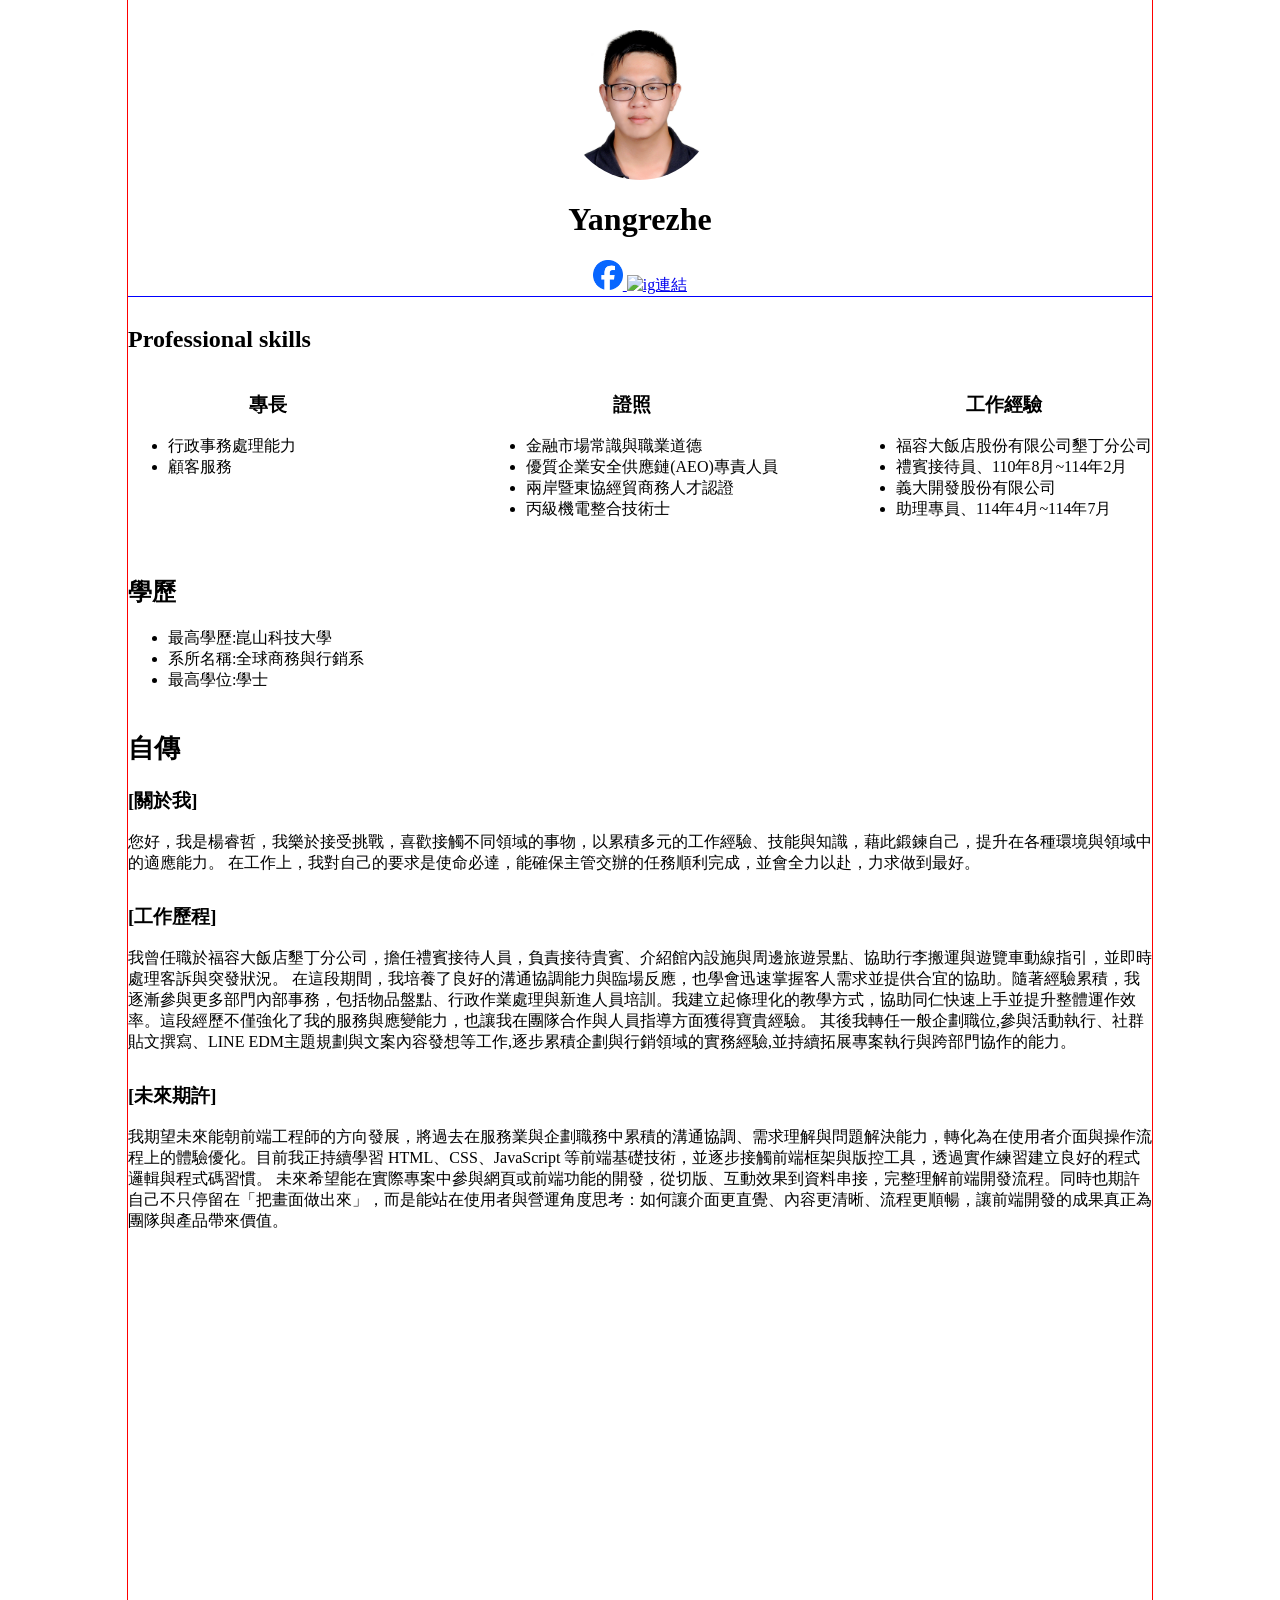
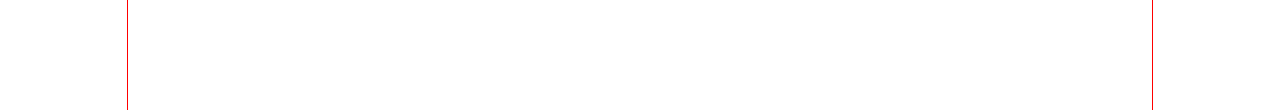
==== index.html @ ddf06560 "fix:2025/12/01 resume homework final finish" ====
<!doctype html>
<html lang="en-US">

<head>
  <meta charset="utf-8" />
  <meta name="viewport" content="width=device-width" />
  <link href="index.css" rel="stylesheet">
  <title>睿哲的履歷 | JoJo's resume</title>
</head>

<body>
  <div class="container">
    <div class="header_info">
      <img class="job_photo" src="photo.jpg" alt="photo.jpg">
      <h1 class="name">Yangrezhe</h1>
      <div class="contact">
        <a href="https://www.facebook.com/yang.rui.zhe.68283/?locale=zh_TW" target="_blank">
          <img src="fb.png" alt="fb連結" class="contact_img">
        </a>
        <a href="https://www.instagram.com/yang_rui_zhe0418/" target="_blank">
          <img src="ig.jpg" alt="ig連結" class="contact_img">
        </a>
      </div>
    </div>

    <div class="professional">
      <h2>Professional skills</h2>
    </div>

    <div class="skills">
      <div class="expertise">
        <h3 class="specialty">專長</h3>
          <ul>
            <li>行政事務處理能力</li>
            <li>顧客服務</li>
          </ul>
      </div>

      <div class="certificate">
        <h3 class="specialty">證照</h3>
          <ul>
            <li>金融市場常識與職業道德</li>
            <li>優質企業安全供應鏈(AEO)專責人員</li>
            <li>兩岸暨東協經貿商務人才認證</li>
            <li>丙級機電整合技術士</li>
          </ul>
      </div>

      <div class="expreice">
        <h3 class="specialty">工作經驗</h3>
          <ul>
            <li>福容大飯店股份有限公司墾丁分公司</li>
            <li>禮賓接待員、110年8月~114年2月</li>
            <li>義大開發股份有限公司</li>
            <li>助理專員、114年4月~114年7月</li>
          </ul>
      </div>
    </div>

    <div class="school">
      <h2 class="educational">學歷</h2>
        <ul>
          <li class="university">最高學歷:崑山科技大學</li>
          <li>系所名稱:全球商務與行銷系</li>
          <li>最高學位:學士</li>
        </ul>
    </div>

    <div class="about">
      <h2 class="autobiography">自傳</h2>
        <h3 class="me">[關於我]</h3>
          <br>
          您好，我是楊睿哲，我樂於接受挑戰，喜歡接觸不同領域的事物，以累積多元的工作經驗、技能與知識，藉此鍛鍊自己，提升在各種環境與領域中的適應能力。
          在工作上，我對自己的要求是使命必達，能確保主管交辦的任務順利完成，並會全力以赴，力求做到最好。
          </br>

        <h3 class="work">[工作歷程]</h3>
          <br>
          我曾任職於福容大飯店墾丁分公司，擔任禮賓接待人員，負責接待貴賓、介紹館內設施與周邊旅遊景點、協助行李搬運與遊覽車動線指引，並即時處理客訴與突發狀況。
          在這段期間，我培養了良好的溝通協調能力與臨場反應，也學會迅速掌握客人需求並提供合宜的協助。隨著經驗累積，我逐漸參與更多部門內部事務，包括物品盤點、行政作業處理與新進人員培訓。我建立起條理化的教學方式，協助同仁快速上手並提升整體運作效率。這段經歷不僅強化了我的服務與應變能力，也讓我在團隊合作與人員指導方面獲得寶貴經驗。
          其後我轉任一般企劃職位,參與活動執行、社群貼文撰寫、LINE EDM主題規劃與文案內容發想等工作,逐步累積企劃與行銷領域的實務經驗,並持續拓展專案執行與跨部門協作的能力。
          </br>

        <h3 class="future">[未來期許]</h3>
          <br>
          我期望未來能朝前端工程師的方向發展，將過去在服務業與企劃職務中累積的溝通協調、需求理解與問題解決能力，轉化為在使用者介面與操作流程上的體驗優化。目前我正持續學習 HTML、CSS、JavaScript 等前端基礎技術，並逐步接觸前端框架與版控工具，透過實作練習建立良好的程式邏輯與程式碼習慣。
          未來希望能在實際專案中參與網頁或前端功能的開發，從切版、互動效果到資料串接，完整理解前端開發流程。同時也期許自己不只停留在「把畫面做出來」，而是能站在使用者與營運角度思考：如何讓介面更直覺、內容更清晰、流程更順暢，讓前端開發的成果真正為團隊與產品帶來價值。
          </br>
    </div>
  </div>

  <!-- <header class="myself">Welcome to Re-Zhe resume</header>
  <div class="photo_container">
    <img class="job-photo" src="photo.jpg" alt="photo.jpg">
  </div>

  <div class="links">
    <a href="https://www.facebook.com/yang.rui.zhe.68283/?locale=zh_TW" target="_blank">
      <img src="fb.png" alt="fb連結">
    </a>
    <a href="https://www.instagram.com/yang_rui_zhe0418/" target="_blank">
      <img src="ig.jpg" alt="ig連結">
    </a>
  </div>

  <div class="wrapper">
    <div class="left">
      <span class="expreice">工作經驗</span>
      <h3 class="expreice1">總年資2~3年</h3>
      <p class="expreice2">福容大飯店股份有限公司墾丁分公司</p>
      <p class="expreice3">禮賓接待員、110年8月~114年2月</p>
      <p class="expreice4">義大開發股份有限公司</p>
      <p class="expreice5">助理專員、114年4月~114年7月</p>

      <div class="school">
        <span class="school1">學歷</span>
        <p class="school2">崑山科技大學,全球商務與行銷系</p>
      </div>

      <span class="certificate">證照</span>
      <p class="certificate1">金融市場常識與職業道德</p>
      <p class="certificate2">兩岸暨東協經貿商務人才認證</p>
      <p class="certificate3">優質企業安全供應鏈(AEO)專責人員</p>
      <p class="certificate4">丙級機電整合技術士</p>

      <span class="expertise">專長</span>
      <p class="expertise1">行政事務處理</p>
      <p class="expertise2">顧客服務</p>

      <span class="language">語言能力</span>
      <p class="language1">英文、台語</p>
    </div>

    <div class="right">

      <h3 class="own1">【關於我】</h3>
      <p class="me">您好，我是楊睿哲，我樂於接受挑戰，喜歡接觸不同領域的事物，以累積多元的工作經驗、技能與知識，藉此鍛鍊自己，提升在各種環境與領域中的適應能力。</p>
      <p class="me1">在工作上，我對自己的要求是使命必達，能確保主管交辦的任務順利完成，並會全力以赴，力求做到最好。</p>

      <h3 class="own2">【工作歷程】</h3>
      <p class="job">
        我曾任職於福容大飯店墾丁分公司，擔任禮賓接待人員，負責接待貴賓、介紹館內設施與周邊旅遊景點、協助行李搬運與遊覽車動線指引，並即時處理客訴與突發狀況。
        在這段期間，我培養了良好的溝通協調能力與臨場反應，也學會迅速掌握客人需求並提供合宜的協助。
      </p>

      <p class="job1">隨著經驗累積，我逐漸參與更多部門內部事務，包括物品盤點、行政作業處理與新進人員培訓。</p>

      <p class="job2">
        我建立起條理化的教學方式，協助同仁快速上手並提升整體運作效率。這段經歷不僅強化了我的服務與應變能力，也讓我在團隊合作與人員指導方面獲得寶貴經驗。
        其後我轉任一般企劃職位,參與活動執行、社群貼文撰寫、LINE EDM主題規劃與文案內容發想等工作,逐步累積企劃與行銷領域的實務經驗,並持續拓展專案執行與跨部門協作的能力。
      </p>

      <h3 class="own3">【未來期許】</h3>

      <p class="future">
      我期望未來能朝前端工程師的方向發展，將過去在服務業與企劃職務中累積的溝通協調、需求理解與問題解決能力，轉化為在使用者介面與操作流程上的體驗優化。目前我正持續學習 HTML、CSS、JavaScript 等前端基礎技術，並逐步接觸前端框架與版控工具，透過實作練習建立良好的程式邏輯與程式碼習慣。
      </p>

      <p class="future">
        未來希望能在實際專案中參與網頁或前端功能的開發，從切版、互動效果到資料串接，完整理解前端開發流程。同時也期許自己不只停留在「把畫面做出來」，而是能站在使用者與營運角度思考：如何讓介面更直覺、內容更清晰、流程更順暢，讓前端開發的成果真正為團隊與產品帶來價值。
      </p>

    </div>
  </div> -->
</body>
</html>
---- index.css ----
body {
  margin: 0;
  padding: 0;
}

.container {
  outline: 1px red solid;
  height: 190vh;
  width: 80vw;
  margin: 0 auto;
}

.header_info {
  outline: 1px blue solid;
  padding-top: 30px;
  display: flex;
  flex-direction: column;
  align-items: center;
}

.job_photo {
  border-radius: 50%;
  width: 150px;
  height: 150px;
  object-fit: cover;
}

.contact_img {
  width: 30px;
  height: 30px;
}

.professional{
  margin-top: 30px;
}

.skills{
display: flex;
justify-content: space-between;
}

.specialty{
  display: flex;
  flex-direction: column;
  align-items: center;
}

.expertise{
  width: 280px;
}

.expreice{
  display: inline-block;
}

.autobiography{
  font-size: 26px;
}

.school{
  margin-top: 40px;
}

.about{
  margin-top: 40px;
}

.me{
margin: 0 auto;
}


.work{
margin: 0 auto;
margin-top: 30px;
}


.future{
margin: 0 auto;
margin-top: 30px;
}
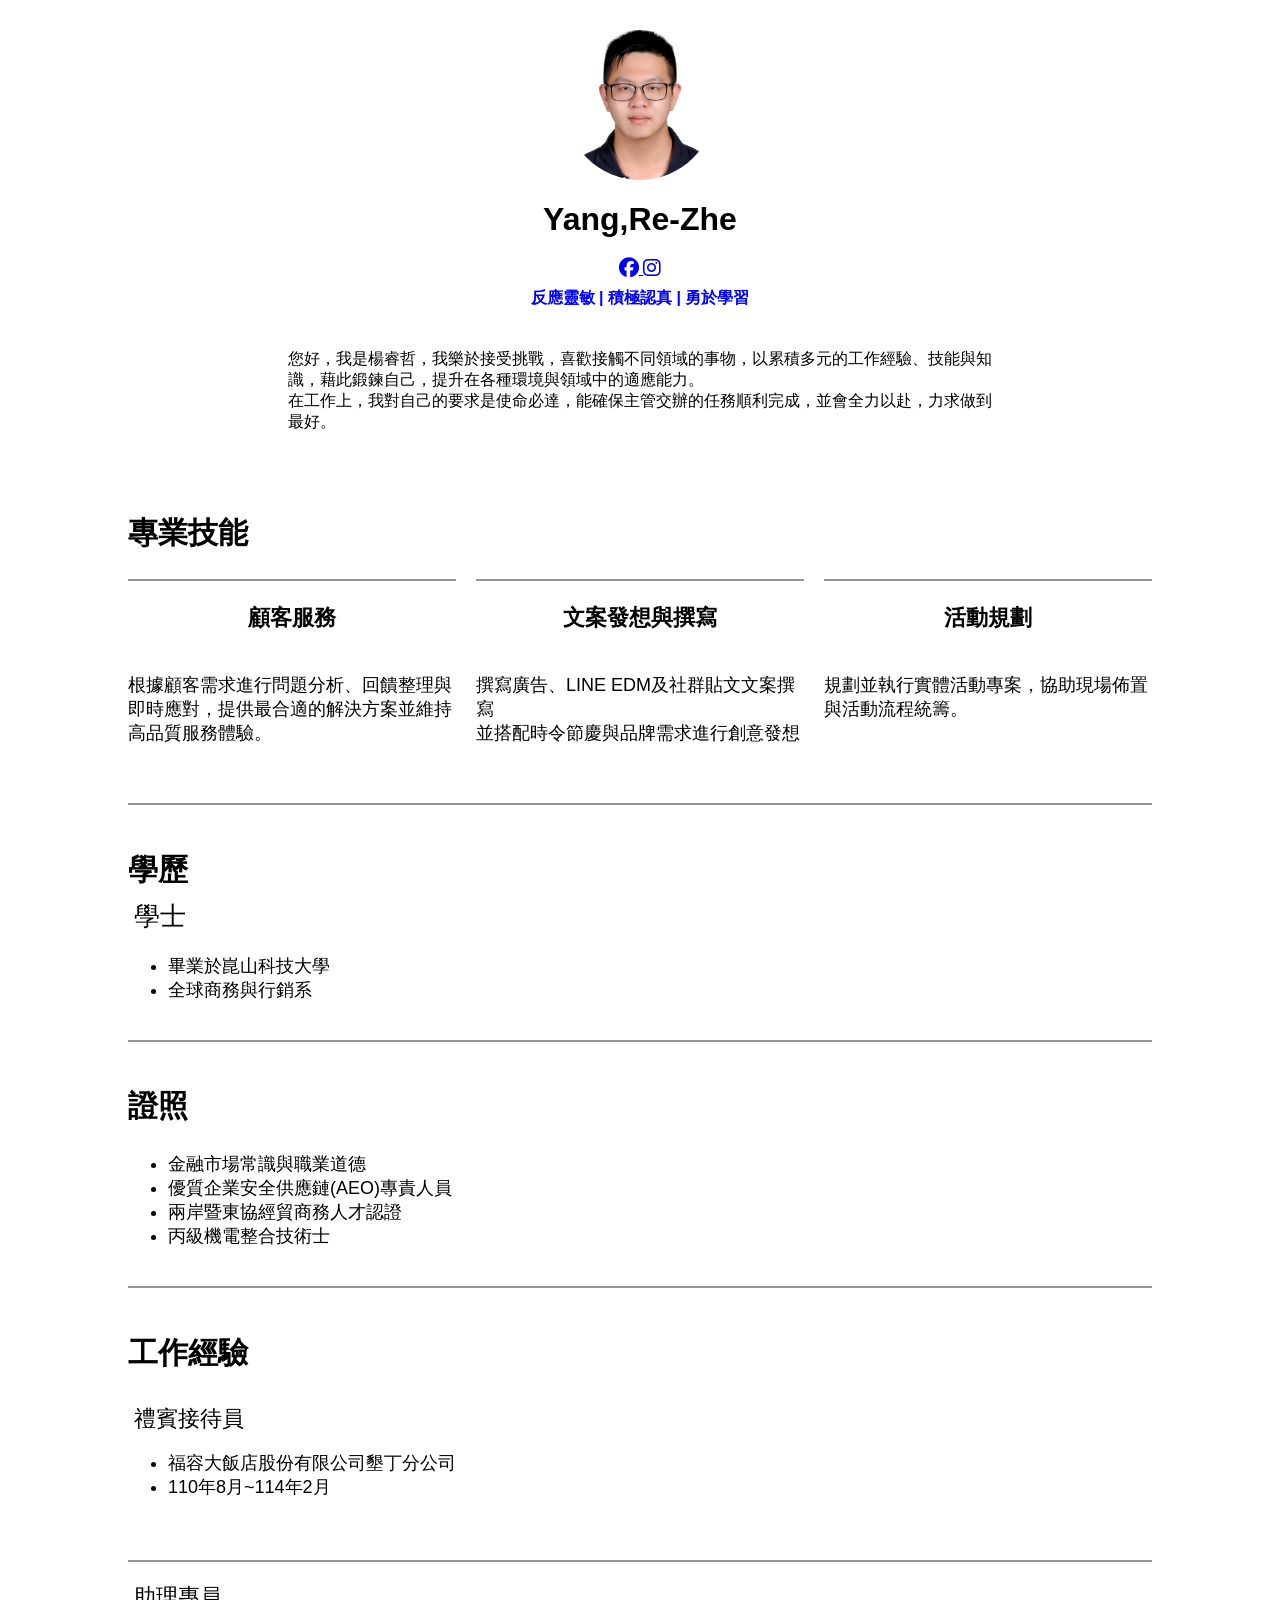
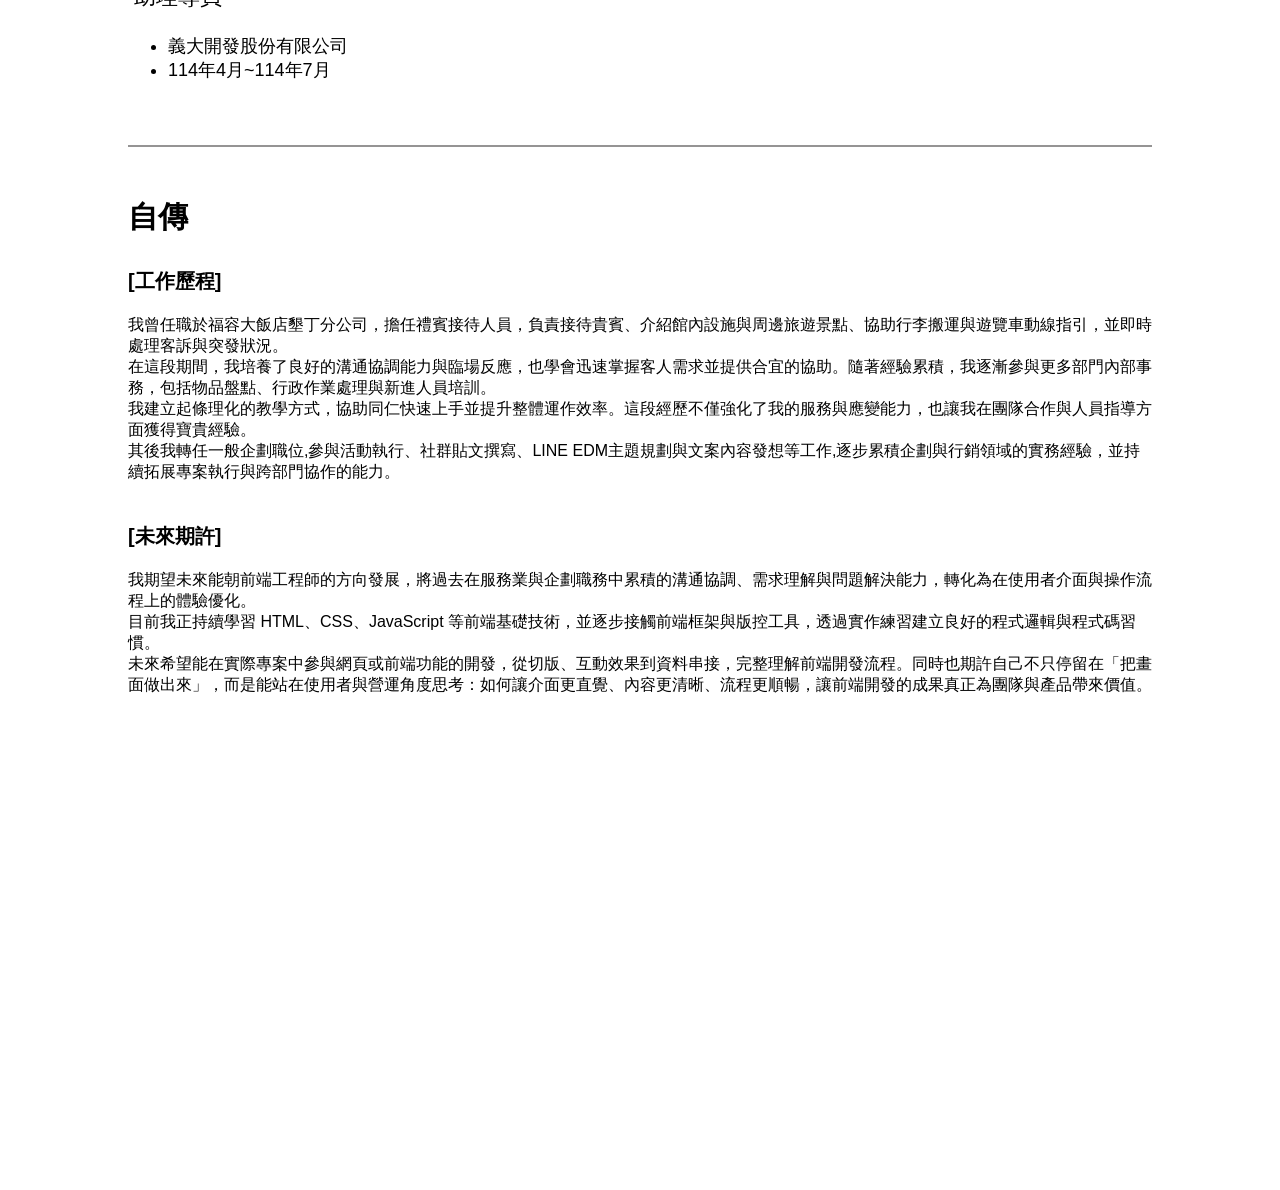
==== commit 9e345ef5: "fix:2025/12/01 change resume homework final finish" ====
--- a/index.html
+++ b/index.html
@@ -5,6 +5,7 @@
   <meta charset="utf-8" />
   <meta name="viewport" content="width=device-width" />
   <link href="index.css" rel="stylesheet">
+  <link rel="stylesheet" href="https://cdnjs.cloudflare.com/ajax/libs/font-awesome/6.5.1/css/all.min.css"/>
   <title>睿哲的履歷 | JoJo's resume</title>
 </head>
 
@@ -12,33 +13,62 @@
   <div class="container">
     <div class="header_info">
       <img class="job_photo" src="photo.jpg" alt="photo.jpg">
-      <h1 class="name">Yangrezhe</h1>
-      <div class="contact">
+      <h1 class="name">Yang,Re-Zhe</h1>
+
+      <div class="soical">
         <a href="https://www.facebook.com/yang.rui.zhe.68283/?locale=zh_TW" target="_blank">
-          <img src="fb.png" alt="fb連結" class="contact_img">
+          <i class="fa-brands fa-facebook fa-lg"></i>
         </a>
         <a href="https://www.instagram.com/yang_rui_zhe0418/" target="_blank">
-          <img src="ig.jpg" alt="ig連結" class="contact_img">
+          <i class="fa-brands fa-instagram fa-lg"></i>
         </a>
+      </div>
+
+      <div class="title">反應靈敏 | 積極認真 | 勇於學習</div>
+
+      <span class="about">
+          您好，我是楊睿哲，我樂於接受挑戰，喜歡接觸不同領域的事物，以累積多元的工作經驗、技能與知識，藉此鍛鍊自己，提升在各種環境與領域中的適應能力。
+          <br>
+          在工作上，我對自己的要求是使命必達，能確保主管交辦的任務順利完成，並會全力以赴，力求做到最好。
+      </span>
+    </div>
+
+    <div class="professional">
+      <h2>專業技能</h2>
+    </div>
+
+    <div class="skills">
+      <div class="serve">
+        <h3 class="customer">顧客服務</h3>
+        <p class="word">根據顧客需求進行問題分析、回饋整理與即時應對，提供最合適的解決方案並維持高品質服務體驗。</p>
+      </div>
+
+      <div class="community">
+        <h3 class="think">文案發想與撰寫</h3>
+          <p class="word">
+            撰寫廣告、LINE EDM及社群貼文文案撰寫
+            <br>並搭配時令節慶與品牌需求進行創意發想
+          </p>
+      </div>
+
+      <div class="plan">
+        <h3 class="event_planning">活動規劃</h3>
+        <p class="word">規劃並執行實體活動專案，協助現場佈置與活動流程統籌。</p>
       </div>
     </div>
 
-    <div class="professional">
-      <h2>Professional skills</h2>
+    <div class="school">
+      <h2 class="student">學歷</h2>
+      <div class="level">學士</div>
+        <ul class="character">
+          <li>畢業於崑山科技大學</li>
+          <li>全球商務與行銷系</li>
+        </ul>
     </div>
 
-    <div class="skills">
-      <div class="expertise">
-        <h3 class="specialty">專長</h3>
-          <ul>
-            <li>行政事務處理能力</li>
-            <li>顧客服務</li>
-          </ul>
-      </div>
-
-      <div class="certificate">
-        <h3 class="specialty">證照</h3>
-          <ul>
+    <div class="certificate">
+        <h2 class="student">證照</h2>
+          <ul class="character">
             <li>金融市場常識與職業道德</li>
             <li>優質企業安全供應鏈(AEO)專責人員</li>
             <li>兩岸暨東協經貿商務人才認證</li>
@@ -46,46 +76,38 @@
           </ul>
       </div>
 
-      <div class="expreice">
-        <h3 class="specialty">工作經驗</h3>
-          <ul>
-            <li>福容大飯店股份有限公司墾丁分公司</li>
-            <li>禮賓接待員、110年8月~114年2月</li>
-            <li>義大開發股份有限公司</li>
-            <li>助理專員、114年4月~114年7月</li>
-          </ul>
+      <div class="experience">
+        <h2 class="student">工作經驗</h2>
+          <div class="character">
+            <p class="work">禮賓接待員</p>
+            <ul class="time">
+              <li>福容大飯店股份有限公司墾丁分公司</li>
+              <li>110年8月~114年2月</li>
+            </ul>
+            <br>
+            <p class="job">助理專員</p>
+            <ul class="time">
+              <li>義大開發股份有限公司</li>
+              <li>114年4月~114年7月</li>
+            </ul>
+          </div>
       </div>
-    </div>
 
-    <div class="school">
-      <h2 class="educational">學歷</h2>
-        <ul>
-          <li class="university">最高學歷:崑山科技大學</li>
-          <li>系所名稱:全球商務與行銷系</li>
-          <li>最高學位:學士</li>
-        </ul>
-    </div>
+    <div class="own">
+      <h2 class="autobiography">自傳</h2>
 
-    <div class="about">
-      <h2 class="autobiography">自傳</h2>
-        <h3 class="me">[關於我]</h3>
-          <br>
-          您好，我是楊睿哲，我樂於接受挑戰，喜歡接觸不同領域的事物，以累積多元的工作經驗、技能與知識，藉此鍛鍊自己，提升在各種環境與領域中的適應能力。
-          在工作上，我對自己的要求是使命必達，能確保主管交辦的任務順利完成，並會全力以赴，力求做到最好。
-          </br>
-
-        <h3 class="work">[工作歷程]</h3>
-          <br>
+        <h3 class="list">[工作歷程]</h3>
+        <p class="numeric">
           我曾任職於福容大飯店墾丁分公司，擔任禮賓接待人員，負責接待貴賓、介紹館內設施與周邊旅遊景點、協助行李搬運與遊覽車動線指引，並即時處理客訴與突發狀況。
-          在這段期間，我培養了良好的溝通協調能力與臨場反應，也學會迅速掌握客人需求並提供合宜的協助。隨著經驗累積，我逐漸參與更多部門內部事務，包括物品盤點、行政作業處理與新進人員培訓。我建立起條理化的教學方式，協助同仁快速上手並提升整體運作效率。這段經歷不僅強化了我的服務與應變能力，也讓我在團隊合作與人員指導方面獲得寶貴經驗。
-          其後我轉任一般企劃職位,參與活動執行、社群貼文撰寫、LINE EDM主題規劃與文案內容發想等工作,逐步累積企劃與行銷領域的實務經驗,並持續拓展專案執行與跨部門協作的能力。
-          </br>
+          <br>在這段期間，我培養了良好的溝通協調能力與臨場反應，也學會迅速掌握客人需求並提供合宜的協助。隨著經驗累積，我逐漸參與更多部門內部事務，包括物品盤點、行政作業處理與新進人員培訓。<br>我建立起條理化的教學方式，協助同仁快速上手並提升整體運作效率。這段經歷不僅強化了我的服務與應變能力，也讓我在團隊合作與人員指導方面獲得寶貴經驗。<br>
+          其後我轉任一般企劃職位,參與活動執行、社群貼文撰寫、LINE EDM主題規劃與文案內容發想等工作,逐步累積企劃與行銷領域的實務經驗，並持續拓展專案執行與跨部門協作的能力。
+        </p>
 
         <h3 class="future">[未來期許]</h3>
-          <br>
-          我期望未來能朝前端工程師的方向發展，將過去在服務業與企劃職務中累積的溝通協調、需求理解與問題解決能力，轉化為在使用者介面與操作流程上的體驗優化。目前我正持續學習 HTML、CSS、JavaScript 等前端基礎技術，並逐步接觸前端框架與版控工具，透過實作練習建立良好的程式邏輯與程式碼習慣。
-          未來希望能在實際專案中參與網頁或前端功能的開發，從切版、互動效果到資料串接，完整理解前端開發流程。同時也期許自己不只停留在「把畫面做出來」，而是能站在使用者與營運角度思考：如何讓介面更直覺、內容更清晰、流程更順暢，讓前端開發的成果真正為團隊與產品帶來價值。
-          </br>
+          <p class="numeric">
+          我期望未來能朝前端工程師的方向發展，將過去在服務業與企劃職務中累積的溝通協調、需求理解與問題解決能力，轉化為在使用者介面與操作流程上的體驗優化。<br>目前我正持續學習 HTML、CSS、JavaScript 等前端基礎技術，並逐步接觸前端框架與版控工具，透過實作練習建立良好的程式邏輯與程式碼習慣。
+          <br>未來希望能在實際專案中參與網頁或前端功能的開發，從切版、互動效果到資料串接，完整理解前端開發流程。同時也期許自己不只停留在「把畫面做出來」，而是能站在使用者與營運角度思考：如何讓介面更直覺、內容更清晰、流程更順暢，讓前端開發的成果真正為團隊與產品帶來價值。
+          </p>
     </div>
   </div>
 
--- a/index.css
+++ b/index.css
@@ -1,17 +1,18 @@
+html,
 body {
   margin: 0;
   padding: 0;
+  font-family: "Lato", "Noto Sans TC", sans-serif;
+    min-height: 310vh;
 }
 
 .container {
-  outline: 1px red solid;
   height: 190vh;
   width: 80vw;
   margin: 0 auto;
 }
 
 .header_info {
-  outline: 1px blue solid;
   padding-top: 30px;
   display: flex;
   flex-direction: column;
@@ -30,53 +31,145 @@
   height: 30px;
 }
 
+.title{
+  padding-top: 10px;
+  font-weight: bold;
+  color: blue;
+}
+
+.about{
+  margin-top: 40px;
+  margin-left: 160px;
+  margin-right: 160px;
+}
+
 .professional{
-  margin-top: 30px;
+  margin-top: 80px;
+  font-size: 20px;
 }
 
 .skills{
-display: flex;
-justify-content: space-between;
+  display: flex;
+  justify-content: space-evenly;
+  margin-top: 10px;
 }
 
-.specialty{
-  display: flex;
+.serve{
+  display: flex ;
+  flex: 1;
   flex-direction: column;
   align-items: center;
+  margin-right: 20px;
+  border-top: 2px solid rgb(149, 148, 148);
 }
 
-.expertise{
-  width: 280px;
+.community{
+  display: flex ;
+  flex: 1;
+  flex-direction: column;
+  align-items: center;
+  border-top: 2px solid rgb(149, 148, 148);
 }
 
-.expreice{
-  display: inline-block;
+.plan{
+  display: flex ;
+  flex: 1;
+  flex-direction: column;
+  align-items: center;
+  margin-left: 20px;
+  border-top: 2px solid rgb(149, 148, 148);
 }
 
-.autobiography{
-  font-size: 26px;
+.customer{
+  font-size: 22px;
+}
+
+.think{
+  font-size: 22px;
+}
+
+.event_planning{
+  font-size: 22px;
+}
+
+.school{
+  padding-bottom: 20px;
+  border-top: 2px solid rgb(149, 148, 148);
+}
+
+.certificate{
+  padding-bottom: 20px;
+  border-top: 2px solid rgb(149, 148, 148);
+}
+
+.experience{
+  padding-bottom: 20px;
+  border-top: 2px solid rgb(149, 148, 148);
+}
+
+.word{
+  font-size: 18px;
 }
 
 .school{
   margin-top: 40px;
 }
 
-.about{
-  margin-top: 40px;
+.student{
+  font-size: 30px;
+  padding-top: 20px;
 }
 
-.me{
-margin: 0 auto;
+.character{
+  font-size: 18px;
 }
 
+.level{
+  font-size: 26px;
+  padding-bottom: 20px;
+  line-height: 0px;
+  padding-left: 6px;
+}
 
 .work{
-margin: 0 auto;
-margin-top: 30px;
+  line-height: 0px;
+  padding-left: 6px;
+  padding-top: 20px;
+  padding-bottom: 10px;
+  font-size: 22px;
+}
+
+.job{
+  padding-top: 20px;
+  padding-left: 6px;
+  font-size: 22px;
+  border-top: 2px solid rgb(149, 148, 148);
+}
+
+.time{
+  font-size: 18px;
+}
+
+.autobiography{
+  padding-top: 50px;
+  font-size: 30px;
+  border-top: 2px solid rgb(149, 148, 148);
+}
+
+.list{
+  margin-top: 30px;
+  font-size: 20px;
+  margin-bottom: 20px;
 }
 
 
 .future{
-margin: 0 auto;
-margin-top: 30px;
+  margin-top: 40px;
+  font-size: 20px;
+  margin-bottom: 20px;
+}
+
+.numeric{
+  padding-top: 0px;
+  margin-top: 0px;
 }
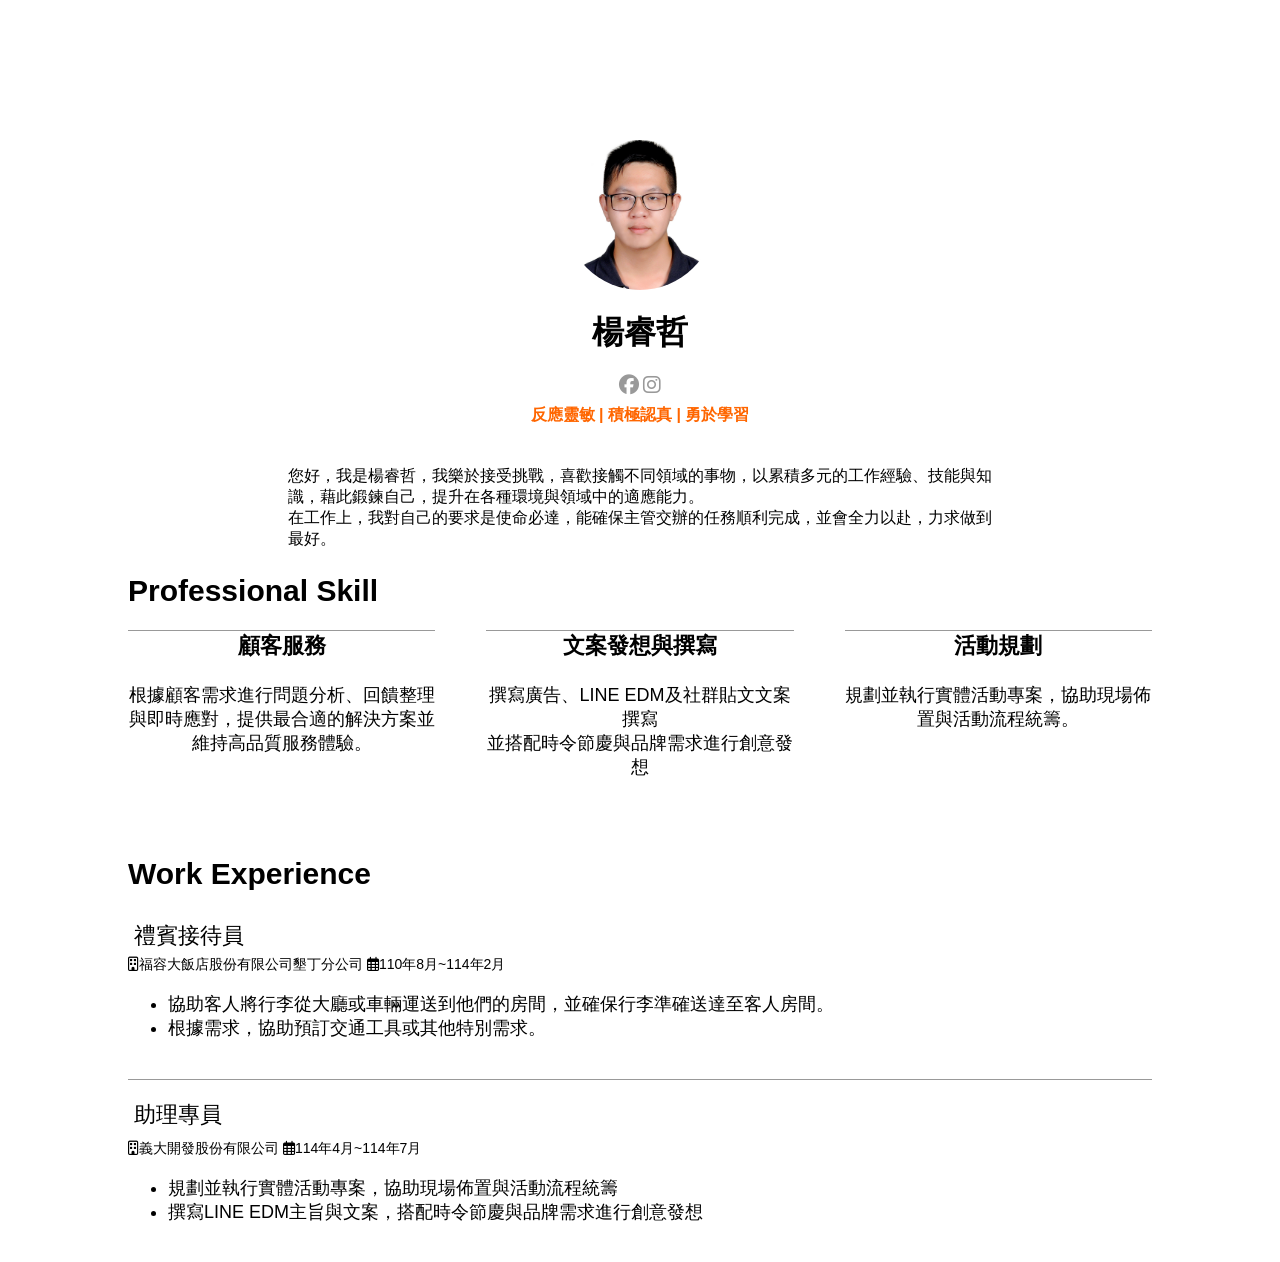
==== commit d5ca1351: "fix:resume fault" ====
--- a/index.html
+++ b/index.html
@@ -13,9 +13,9 @@
   <div class="container">
     <div class="header_info">
       <img class="job_photo" src="photo.jpg" alt="photo.jpg">
-      <h1 class="name">Yang,Re-Zhe</h1>
+      <h1 class="name">楊睿哲</h1>
 
-      <div class="soical">
+      <div class="social">
         <a href="https://www.facebook.com/yang.rui.zhe.68283/?locale=zh_TW" target="_blank">
           <i class="fa-brands fa-facebook fa-lg"></i>
         </a>
@@ -34,80 +34,52 @@
     </div>
 
     <div class="professional">
-      <h2>專業技能</h2>
-    </div>
+      <h2 class="skill">Professional Skill</h2>
+      <div class="skills">
+        <div class="pro">
+            <h3 class="customer">顧客服務</h3>
+            <p class="word">根據顧客需求進行問題分析、回饋整理與即時應對，提供最合適的解決方案並維持高品質服務體驗。</p>
+        </div>
 
-    <div class="skills">
-      <div class="serve">
-        <h3 class="customer">顧客服務</h3>
-        <p class="word">根據顧客需求進行問題分析、回饋整理與即時應對，提供最合適的解決方案並維持高品質服務體驗。</p>
-      </div>
-
-      <div class="community">
-        <h3 class="think">文案發想與撰寫</h3>
-          <p class="word">
+        <div class="pro">
+          <h3 class="think">文案發想與撰寫</h3>
+            <p class="word">
             撰寫廣告、LINE EDM及社群貼文文案撰寫
             <br>並搭配時令節慶與品牌需求進行創意發想
-          </p>
-      </div>
+            </p>
+        </div>
 
-      <div class="plan">
-        <h3 class="event_planning">活動規劃</h3>
-        <p class="word">規劃並執行實體活動專案，協助現場佈置與活動流程統籌。</p>
+        <div class="pro">
+          <h3 class="event_planning">活動規劃</h3>
+          <p class="word">規劃並執行實體活動專案，協助現場佈置與活動流程統籌。</p>
+        </div>
       </div>
     </div>
 
-    <div class="school">
-      <h2 class="student">學歷</h2>
-      <div class="level">學士</div>
-        <ul class="character">
-          <li>畢業於崑山科技大學</li>
-          <li>全球商務與行銷系</li>
-        </ul>
-    </div>
-
-    <div class="certificate">
-        <h2 class="student">證照</h2>
-          <ul class="character">
-            <li>金融市場常識與職業道德</li>
-            <li>優質企業安全供應鏈(AEO)專責人員</li>
-            <li>兩岸暨東協經貿商務人才認證</li>
-            <li>丙級機電整合技術士</li>
-          </ul>
-      </div>
-
       <div class="experience">
-        <h2 class="student">工作經驗</h2>
+        <h2 class="student">Work Experience</h2>
           <div class="character">
-            <p class="work">禮賓接待員</p>
+            <div class="work">禮賓接待員</div>
+            <div class="life">
+              <span class="company"><i class="fa-regular fa-building"></i>福容大飯店股份有限公司墾丁分公司</span>
+              <span class="duration"><i class="fa-regular fa-calendar-days"></i>110年8月~114年2月</span>
+            </div>
             <ul class="time">
-              <li>福容大飯店股份有限公司墾丁分公司</li>
-              <li>110年8月~114年2月</li>
+              <li>協助客人將行李從大廳或車輛運送到他們的房間，並確保行李準確送達至客人房間。</li>
+              <li>根據需求，協助預訂交通工具或其他特別需求。</li>
             </ul>
             <br>
-            <p class="job">助理專員</p>
+            <div class="job">助理專員</div>
+            <div class="life">
+              <span class="company"><i class="fa-regular fa-building"></i>義大開發股份有限公司</span>
+              <span class="duration"><i class="fa-regular fa-calendar-days"></i>114年4月~114年7月</span>
+            </div>
             <ul class="time">
-              <li>義大開發股份有限公司</li>
-              <li>114年4月~114年7月</li>
+              <li>規劃並執行實體活動專案，協助現場佈置與活動流程統籌</li>
+              <li>撰寫LINE EDM主旨與文案，搭配時令節慶與品牌需求進行創意發想</li>
             </ul>
           </div>
       </div>
-
-    <div class="own">
-      <h2 class="autobiography">自傳</h2>
-
-        <h3 class="list">[工作歷程]</h3>
-        <p class="numeric">
-          我曾任職於福容大飯店墾丁分公司，擔任禮賓接待人員，負責接待貴賓、介紹館內設施與周邊旅遊景點、協助行李搬運與遊覽車動線指引，並即時處理客訴與突發狀況。
-          <br>在這段期間，我培養了良好的溝通協調能力與臨場反應，也學會迅速掌握客人需求並提供合宜的協助。隨著經驗累積，我逐漸參與更多部門內部事務，包括物品盤點、行政作業處理與新進人員培訓。<br>我建立起條理化的教學方式，協助同仁快速上手並提升整體運作效率。這段經歷不僅強化了我的服務與應變能力，也讓我在團隊合作與人員指導方面獲得寶貴經驗。<br>
-          其後我轉任一般企劃職位,參與活動執行、社群貼文撰寫、LINE EDM主題規劃與文案內容發想等工作,逐步累積企劃與行銷領域的實務經驗，並持續拓展專案執行與跨部門協作的能力。
-        </p>
-
-        <h3 class="future">[未來期許]</h3>
-          <p class="numeric">
-          我期望未來能朝前端工程師的方向發展，將過去在服務業與企劃職務中累積的溝通協調、需求理解與問題解決能力，轉化為在使用者介面與操作流程上的體驗優化。<br>目前我正持續學習 HTML、CSS、JavaScript 等前端基礎技術，並逐步接觸前端框架與版控工具，透過實作練習建立良好的程式邏輯與程式碼習慣。
-          <br>未來希望能在實際專案中參與網頁或前端功能的開發，從切版、互動效果到資料串接，完整理解前端開發流程。同時也期許自己不只停留在「把畫面做出來」，而是能站在使用者與營運角度思考：如何讓介面更直覺、內容更清晰、流程更順暢，讓前端開發的成果真正為團隊與產品帶來價值。
-          </p>
     </div>
   </div>
 
--- a/index.css
+++ b/index.css
@@ -3,17 +3,24 @@
   margin: 0;
   padding: 0;
   font-family: "Lato", "Noto Sans TC", sans-serif;
-    min-height: 310vh;
 }
 
 .container {
-  height: 190vh;
   width: 80vw;
   margin: 0 auto;
 }
 
+.social a{
+  text-decoration: none;
+  color: #999999;
+}
+
+.social a:hover{
+  color: #ff6600;
+}
+
 .header_info {
-  padding-top: 30px;
+  margin-top: 140px;
   display: flex;
   flex-direction: column;
   align-items: center;
@@ -34,7 +41,7 @@
 .title{
   padding-top: 10px;
   font-weight: bold;
-  color: blue;
+  color: #ff6600;
 }
 
 .about{
@@ -43,76 +50,37 @@
   margin-right: 160px;
 }
 
-.professional{
-  margin-top: 80px;
-  font-size: 20px;
+.skill{
+  margin-top: 24px;
+  margin-bottom: 0px;
+  font-size: 30px;
 }
 
 .skills{
   display: flex;
-  justify-content: space-evenly;
-  margin-top: 10px;
+  justify-content: space-between;
 }
 
-.serve{
-  display: flex ;
-  flex: 1;
-  flex-direction: column;
-  align-items: center;
-  margin-right: 20px;
-  border-top: 2px solid rgb(149, 148, 148);
+.pro{
+  width: 30%;
+  text-align: center;
 }
 
-.community{
-  display: flex ;
-  flex: 1;
-  flex-direction: column;
-  align-items: center;
-  border-top: 2px solid rgb(149, 148, 148);
+.customer,
+.think,
+.event_planning{
+  font-size: 22px;
+  border-top: 1px solid #999999;
 }
 
-.plan{
-  display: flex ;
-  flex: 1;
-  flex-direction: column;
-  align-items: center;
-  margin-left: 20px;
-  border-top: 2px solid rgb(149, 148, 148);
-}
-
-.customer{
-  font-size: 22px;
-}
-
-.think{
-  font-size: 22px;
-}
-
-.event_planning{
-  font-size: 22px;
-}
-
-.school{
-  padding-bottom: 20px;
-  border-top: 2px solid rgb(149, 148, 148);
-}
-
-.certificate{
-  padding-bottom: 20px;
-  border-top: 2px solid rgb(149, 148, 148);
-}
-
+.certificate,
 .experience{
   padding-bottom: 20px;
-  border-top: 2px solid rgb(149, 148, 148);
+  margin-top: 40px;
 }
 
 .word{
   font-size: 18px;
-}
-
-.school{
-  margin-top: 40px;
 }
 
 .student{
@@ -122,13 +90,6 @@
 
 .character{
   font-size: 18px;
-}
-
-.level{
-  font-size: 26px;
-  padding-bottom: 20px;
-  line-height: 0px;
-  padding-left: 6px;
 }
 
 .work{
@@ -143,33 +104,19 @@
   padding-top: 20px;
   padding-left: 6px;
   font-size: 22px;
-  border-top: 2px solid rgb(149, 148, 148);
+  border-top: 1px solid #999999;
 }
 
 .time{
   font-size: 18px;
 }
 
-.autobiography{
-  padding-top: 50px;
-  font-size: 30px;
-  border-top: 2px solid rgb(149, 148, 148);
+.life{
+  margin-top: 10px;
+font-size: 14px;
 }
 
-.list{
-  margin-top: 30px;
-  font-size: 20px;
-  margin-bottom: 20px;
+.life i{
+  text-decoration: none;
+  font-size: 14px;
 }
-
-
-.future{
-  margin-top: 40px;
-  font-size: 20px;
-  margin-bottom: 20px;
-}
-
-.numeric{
-  padding-top: 0px;
-  margin-top: 0px;
-}
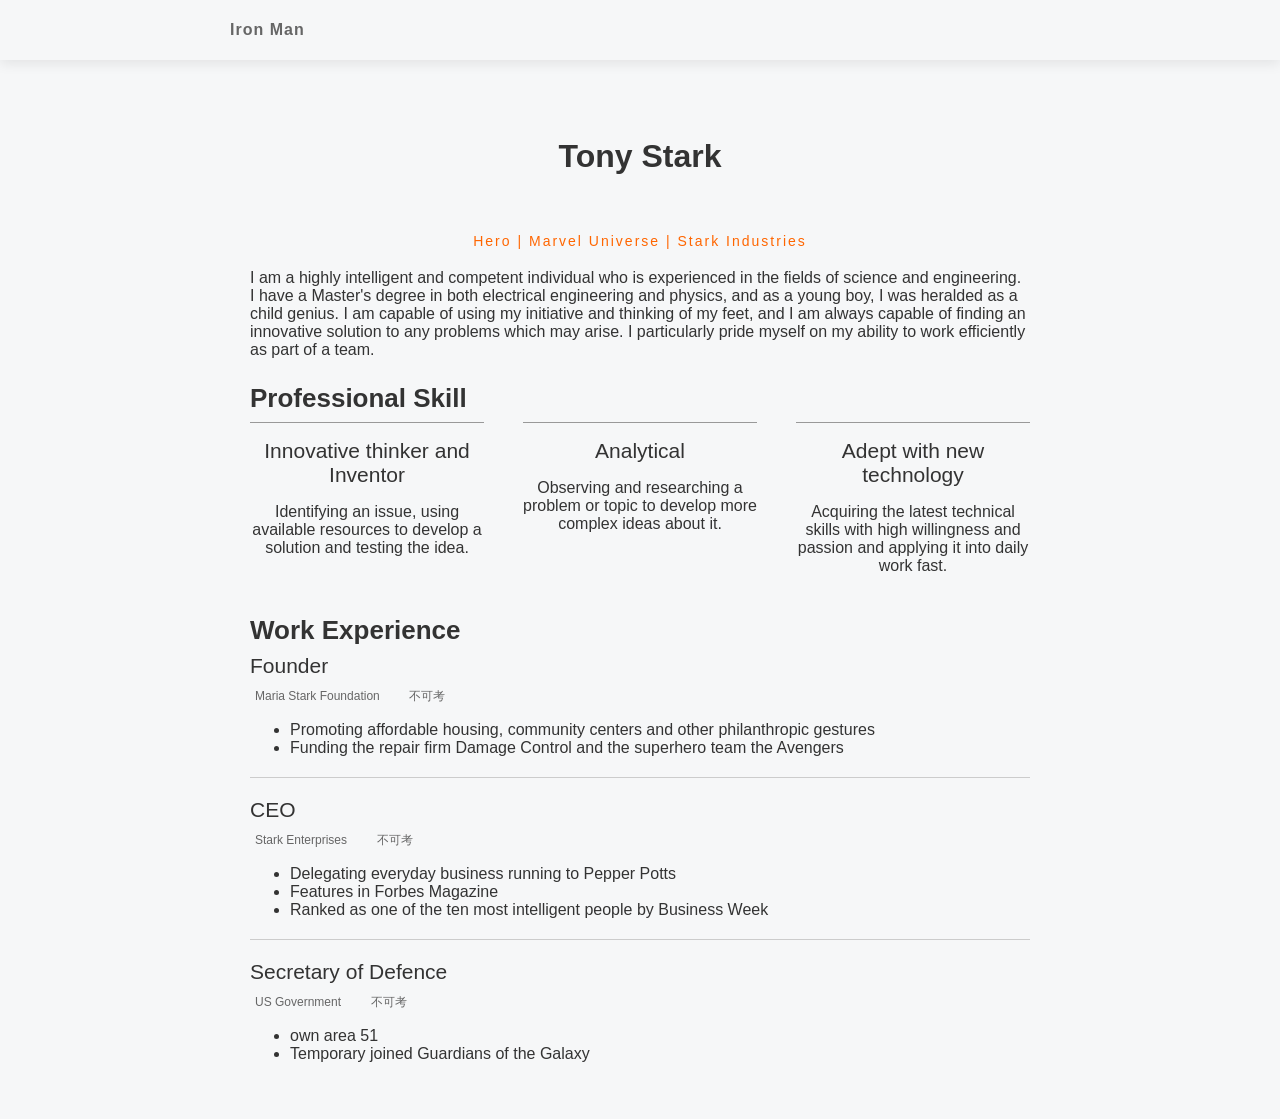
==== commit 32599e57: "resume 20260131" ====
--- a/index.html
+++ b/index.html
@@ -5,156 +5,107 @@
   <meta charset="utf-8" />
   <meta name="viewport" content="width=device-width" />
   <link href="index.css" rel="stylesheet">
-  <link rel="stylesheet" href="https://cdnjs.cloudflare.com/ajax/libs/font-awesome/6.5.1/css/all.min.css"/>
   <title>睿哲的履歷 | JoJo's resume</title>
 </head>
 
 <body>
-  <div class="container">
-    <div class="header_info">
-      <img class="job_photo" src="photo.jpg" alt="photo.jpg">
-      <h1 class="name">楊睿哲</h1>
-
-      <div class="social">
-        <a href="https://www.facebook.com/yang.rui.zhe.68283/?locale=zh_TW" target="_blank">
-          <i class="fa-brands fa-facebook fa-lg"></i>
-        </a>
-        <a href="https://www.instagram.com/yang_rui_zhe0418/" target="_blank">
-          <i class="fa-brands fa-instagram fa-lg"></i>
-        </a>
+  <header>
+  <nav>
+    <span class="nav-title">
+      Iron Man
+    </span>
+    <a href="#" class="nav-link">
+      <i class="fa-solid fa-print"></i>
+    </a>
+</header>
+<main>
+  <section class="personal-info">
+    <div class="avatar">
+      <img src=" https://assets-lighthouse.s3.amazonaws.com/uploads/image/file/9442/FEwebinar_IronMan.jpeg" alt="" class="avatar-img">
+    </div>
+    <h1 class="name">Tony Stark</h1>
+    <div class="social-media">
+      <a href="https://www.facebook.com/ironman/" target="_blank">
+        <i class="fa-brands fa-facebook fa-lg"></i>
+      </a>
+      <a href="https://www.instagram.com/ironman.official/?hl=zh-tw" target="_blank">
+        <i class="fa-brands fa-instagram fa-lg"></i>
+      </a>
+      <a href="mailto:ts@starkindustries.com">
+        <i class="fa-regular fa-envelope fa-lg"></i>
+      </a>
+    </div>
+    <div class="title">
+      Hero | Marvel Universe | Stark Industries
+    </div>
+    <div class="description">
+      I am a highly intelligent and competent individual who is experienced in the fields of science and engineering. I have a Master's degree in both electrical engineering and physics, and as a young boy, I was heralded as a child genius. I am capable of using my initiative and thinking of my feet, and I am always capable of finding an innovative solution to any problems which may arise. I particularly pride myself on my ability to work efficiently as part of a team.
+    </div>
+  </section>
+  <section class="skill-section">
+    <h2>Professional Skill</h2>
+    <div class="skills">
+      <div class="skill">
+        <h3 class="skill-name">Innovative thinker and Inventor</h3>
+        <p class="skill-description">
+          Identifying an issue, using available resources to develop a solution and testing the idea.
+        </p>
       </div>
-
-      <div class="title">反應靈敏 | 積極認真 | 勇於學習</div>
-
-      <span class="about">
-          您好，我是楊睿哲，我樂於接受挑戰，喜歡接觸不同領域的事物，以累積多元的工作經驗、技能與知識，藉此鍛鍊自己，提升在各種環境與領域中的適應能力。
-          <br>
-          在工作上，我對自己的要求是使命必達，能確保主管交辦的任務順利完成，並會全力以赴，力求做到最好。
-      </span>
-    </div>
-
-    <div class="professional">
-      <h2 class="skill">Professional Skill</h2>
-      <div class="skills">
-        <div class="pro">
-            <h3 class="customer">顧客服務</h3>
-            <p class="word">根據顧客需求進行問題分析、回饋整理與即時應對，提供最合適的解決方案並維持高品質服務體驗。</p>
-        </div>
-
-        <div class="pro">
-          <h3 class="think">文案發想與撰寫</h3>
-            <p class="word">
-            撰寫廣告、LINE EDM及社群貼文文案撰寫
-            <br>並搭配時令節慶與品牌需求進行創意發想
-            </p>
-        </div>
-
-        <div class="pro">
-          <h3 class="event_planning">活動規劃</h3>
-          <p class="word">規劃並執行實體活動專案，協助現場佈置與活動流程統籌。</p>
-        </div>
+      <div class="skill">
+        <h3 class="skill-name">Analytical</h3>
+        <p class="skill-description">
+          Observing and researching a problem or topic to develop more complex ideas about it.
+        </p>
+      </div>
+      <div class="skill">
+        <h3 class="skill-name">Adept with new technology</h3>
+        <p class="skill-description">
+          Acquiring the latest technical skills with high willingness and passion and applying it into daily work fast.
+        </p>
       </div>
     </div>
-
-      <div class="experience">
-        <h2 class="student">Work Experience</h2>
-          <div class="character">
-            <div class="work">禮賓接待員</div>
-            <div class="life">
-              <span class="company"><i class="fa-regular fa-building"></i>福容大飯店股份有限公司墾丁分公司</span>
-              <span class="duration"><i class="fa-regular fa-calendar-days"></i>110年8月~114年2月</span>
-            </div>
-            <ul class="time">
-              <li>協助客人將行李從大廳或車輛運送到他們的房間，並確保行李準確送達至客人房間。</li>
-              <li>根據需求，協助預訂交通工具或其他特別需求。</li>
-            </ul>
-            <br>
-            <div class="job">助理專員</div>
-            <div class="life">
-              <span class="company"><i class="fa-regular fa-building"></i>義大開發股份有限公司</span>
-              <span class="duration"><i class="fa-regular fa-calendar-days"></i>114年4月~114年7月</span>
-            </div>
-            <ul class="time">
-              <li>規劃並執行實體活動專案，協助現場佈置與活動流程統籌</li>
-              <li>撰寫LINE EDM主旨與文案，搭配時令節慶與品牌需求進行創意發想</li>
-            </ul>
-          </div>
+  </section>
+  <section class="experience-section">
+    <h2>Work Experience</h2>
+    <div class="experience">
+      <div class="experience-item">
+        <h3 class="job-title">Founder</h3>
+        <span class="company"><i class="fa-regular fa-building"></i>Maria Stark Foundation</span>
+        <span class="duration"><i class="fa-regular fa-calendar-days"></i>不可考</span>
+        <p>
+        <ul>
+          <li>Promoting affordable housing, community centers and other philanthropic gestures
+          <li>Funding the repair firm Damage Control and the superhero team the Avengers
+        </ul>
+        </p>
+      </div>
+      <hr>
+      <div class="experience-item">
+        <h3 class="job-title">CEO</h3>
+        <span class="company"><i class="fa-regular fa-building"></i>Stark Enterprises</span>
+        <span class="duration"><i class="fa-regular fa-calendar-days"></i>不可考</span>
+        <p>
+        <ul>
+          <li>Delegating everyday business running to Pepper Potts
+          <li>Features in Forbes Magazine
+          <li>Ranked as one of the ten most intelligent people by Business Week
+        </ul>
+        </p>
+      </div>
+      <hr>
+      <div class="experience-item">
+        <h3 class="job-title">Secretary of Defence</h3>
+        <span class="company"><i class="fa-regular fa-building"></i>US Government</span>
+        <span class="duration"><i class="fa-regular fa-calendar-days"></i>不可考</span>
+        <p>
+        <ul>
+          <li>own area 51
+          <li>Temporary joined Guardians of the Galaxy
+        </ul>
+        </p>
       </div>
     </div>
-  </div>
-
-  <!-- <header class="myself">Welcome to Re-Zhe resume</header>
-  <div class="photo_container">
-    <img class="job-photo" src="photo.jpg" alt="photo.jpg">
-  </div>
-
-  <div class="links">
-    <a href="https://www.facebook.com/yang.rui.zhe.68283/?locale=zh_TW" target="_blank">
-      <img src="fb.png" alt="fb連結">
-    </a>
-    <a href="https://www.instagram.com/yang_rui_zhe0418/" target="_blank">
-      <img src="ig.jpg" alt="ig連結">
-    </a>
-  </div>
-
-  <div class="wrapper">
-    <div class="left">
-      <span class="expreice">工作經驗</span>
-      <h3 class="expreice1">總年資2~3年</h3>
-      <p class="expreice2">福容大飯店股份有限公司墾丁分公司</p>
-      <p class="expreice3">禮賓接待員、110年8月~114年2月</p>
-      <p class="expreice4">義大開發股份有限公司</p>
-      <p class="expreice5">助理專員、114年4月~114年7月</p>
-
-      <div class="school">
-        <span class="school1">學歷</span>
-        <p class="school2">崑山科技大學,全球商務與行銷系</p>
-      </div>
-
-      <span class="certificate">證照</span>
-      <p class="certificate1">金融市場常識與職業道德</p>
-      <p class="certificate2">兩岸暨東協經貿商務人才認證</p>
-      <p class="certificate3">優質企業安全供應鏈(AEO)專責人員</p>
-      <p class="certificate4">丙級機電整合技術士</p>
-
-      <span class="expertise">專長</span>
-      <p class="expertise1">行政事務處理</p>
-      <p class="expertise2">顧客服務</p>
-
-      <span class="language">語言能力</span>
-      <p class="language1">英文、台語</p>
-    </div>
-
-    <div class="right">
-
-      <h3 class="own1">【關於我】</h3>
-      <p class="me">您好，我是楊睿哲，我樂於接受挑戰，喜歡接觸不同領域的事物，以累積多元的工作經驗、技能與知識，藉此鍛鍊自己，提升在各種環境與領域中的適應能力。</p>
-      <p class="me1">在工作上，我對自己的要求是使命必達，能確保主管交辦的任務順利完成，並會全力以赴，力求做到最好。</p>
-
-      <h3 class="own2">【工作歷程】</h3>
-      <p class="job">
-        我曾任職於福容大飯店墾丁分公司，擔任禮賓接待人員，負責接待貴賓、介紹館內設施與周邊旅遊景點、協助行李搬運與遊覽車動線指引，並即時處理客訴與突發狀況。
-        在這段期間，我培養了良好的溝通協調能力與臨場反應，也學會迅速掌握客人需求並提供合宜的協助。
-      </p>
-
-      <p class="job1">隨著經驗累積，我逐漸參與更多部門內部事務，包括物品盤點、行政作業處理與新進人員培訓。</p>
-
-      <p class="job2">
-        我建立起條理化的教學方式，協助同仁快速上手並提升整體運作效率。這段經歷不僅強化了我的服務與應變能力，也讓我在團隊合作與人員指導方面獲得寶貴經驗。
-        其後我轉任一般企劃職位,參與活動執行、社群貼文撰寫、LINE EDM主題規劃與文案內容發想等工作,逐步累積企劃與行銷領域的實務經驗,並持續拓展專案執行與跨部門協作的能力。
-      </p>
-
-      <h3 class="own3">【未來期許】</h3>
-
-      <p class="future">
-      我期望未來能朝前端工程師的方向發展，將過去在服務業與企劃職務中累積的溝通協調、需求理解與問題解決能力，轉化為在使用者介面與操作流程上的體驗優化。目前我正持續學習 HTML、CSS、JavaScript 等前端基礎技術，並逐步接觸前端框架與版控工具，透過實作練習建立良好的程式邏輯與程式碼習慣。
-      </p>
-
-      <p class="future">
-        未來希望能在實際專案中參與網頁或前端功能的開發，從切版、互動效果到資料串接，完整理解前端開發流程。同時也期許自己不只停留在「把畫面做出來」，而是能站在使用者與營運角度思考：如何讓介面更直覺、內容更清晰、流程更順暢，讓前端開發的成果真正為團隊與產品帶來價值。
-      </p>
-
-    </div>
-  </div> -->
+  </section>
+</main>
 </body>
 </html>
--- a/index.css
+++ b/index.css
@@ -1,122 +1,117 @@
 html,
 body {
+  font-family: "Lato", "Noto Sans TC", sans-serif;
   margin: 0;
   padding: 0;
-  font-family: "Lato", "Noto Sans TC", sans-serif;
+  color: #333333;
+  background-color: #f6f7f8;
 }
 
-.container {
-  width: 80vw;
+/* Here is header */
+header {
+  height: 60px;
+  color: #666666;
+  box-shadow: 0 4px 12px 0 rgba(0, 0, 0, 0.08);
+}
+nav {
+  max-width: 820px;
   margin: 0 auto;
+  height: 100%;
+  padding: 0 20px;
+  display: flex;
+  align-items: center;
+  justify-content: space-between;
+}
+.nav-title {
+  letter-spacing: 1px;
+  font-weight: bold;
+}
+.nav-link {
+  color: #666666;
+}
+/* Here is main */
+main {
+  max-width: 780px;
+  margin: 0 auto;
+  padding: 40px 20px;
+}
+h2 {
+  font-size: 26px;
+  margin: 24px 0 8px;
+}
+h3 {
+  font-size: 21px;
+  margin: 0 0 8px;
+  font-weight: 500;
+}
+p {
+  color: 666666;
+}
+section {
+  margin-bottom: 48x;
 }
 
-.social a{
+/* Personal info */
+.avatar {
+  text-align: center;
+}
+.avatar-img {
+  width: 150px;
+  border-radius: 50%;
+}
+.name {
+  text-align: center;
+  font-size: 32px;
+  margin: 20px 0;
+}
+.social-media {
+  text-align: center;
+  margin-bottom: 20px;
+}
+.social-media a {
+  color: #999999;
   text-decoration: none;
-  color: #999999;
+  margin: 0 5px;
 }
-
-.social a:hover{
+.social-media a:hover {
+  color: #ff6600;
+}
+.title {
+  margin-bottom: 20px;
+  text-align: center;
+  font-size: 14px;
+  letter-spacing: 2px;
   color: #ff6600;
 }
 
-.header_info {
-  margin-top: 140px;
-  display: flex;
-  flex-direction: column;
-  align-items: center;
-}
-
-.job_photo {
-  border-radius: 50%;
-  width: 150px;
-  height: 150px;
-  object-fit: cover;
-}
-
-.contact_img {
-  width: 30px;
-  height: 30px;
-}
-
-.title{
-  padding-top: 10px;
-  font-weight: bold;
-  color: #ff6600;
-}
-
-.about{
-  margin-top: 40px;
-  margin-left: 160px;
-  margin-right: 160px;
-}
-
-.skill{
-  margin-top: 24px;
-  margin-bottom: 0px;
-  font-size: 30px;
-}
-
-.skills{
+/* Skill */
+.skills {
   display: flex;
   justify-content: space-between;
 }
-
-.pro{
+.skill {
   width: 30%;
   text-align: center;
 }
-
-.customer,
-.think,
-.event_planning{
-  font-size: 22px;
+.skill-name {
   border-top: 1px solid #999999;
+  padding-top: 16px;
 }
 
-.certificate,
-.experience{
-  padding-bottom: 20px;
-  margin-top: 40px;
+/* Experience */
+hr {
+  border: 0px; /* 不要框架 */
+  height: 1px; /* 設定 1px 的高度 */
+  background: #cccccc; /* 讓背景色填滿高度 1px 的元素空間 */
+  margin: 20px 0;
 }
-
-.word{
-  font-size: 18px;
+.company,
+.duration {
+  margin-right: 20px;
+  color: #666666;
+  font-size: 12px;
 }
-
-.student{
-  font-size: 30px;
-  padding-top: 20px;
+.fa-building,
+.fa-calendar-days {
+  margin-right: 5px;
 }
-
-.character{
-  font-size: 18px;
-}
-
-.work{
-  line-height: 0px;
-  padding-left: 6px;
-  padding-top: 20px;
-  padding-bottom: 10px;
-  font-size: 22px;
-}
-
-.job{
-  padding-top: 20px;
-  padding-left: 6px;
-  font-size: 22px;
-  border-top: 1px solid #999999;
-}
-
-.time{
-  font-size: 18px;
-}
-
-.life{
-  margin-top: 10px;
-font-size: 14px;
-}
-
-.life i{
-  text-decoration: none;
-  font-size: 14px;
-}
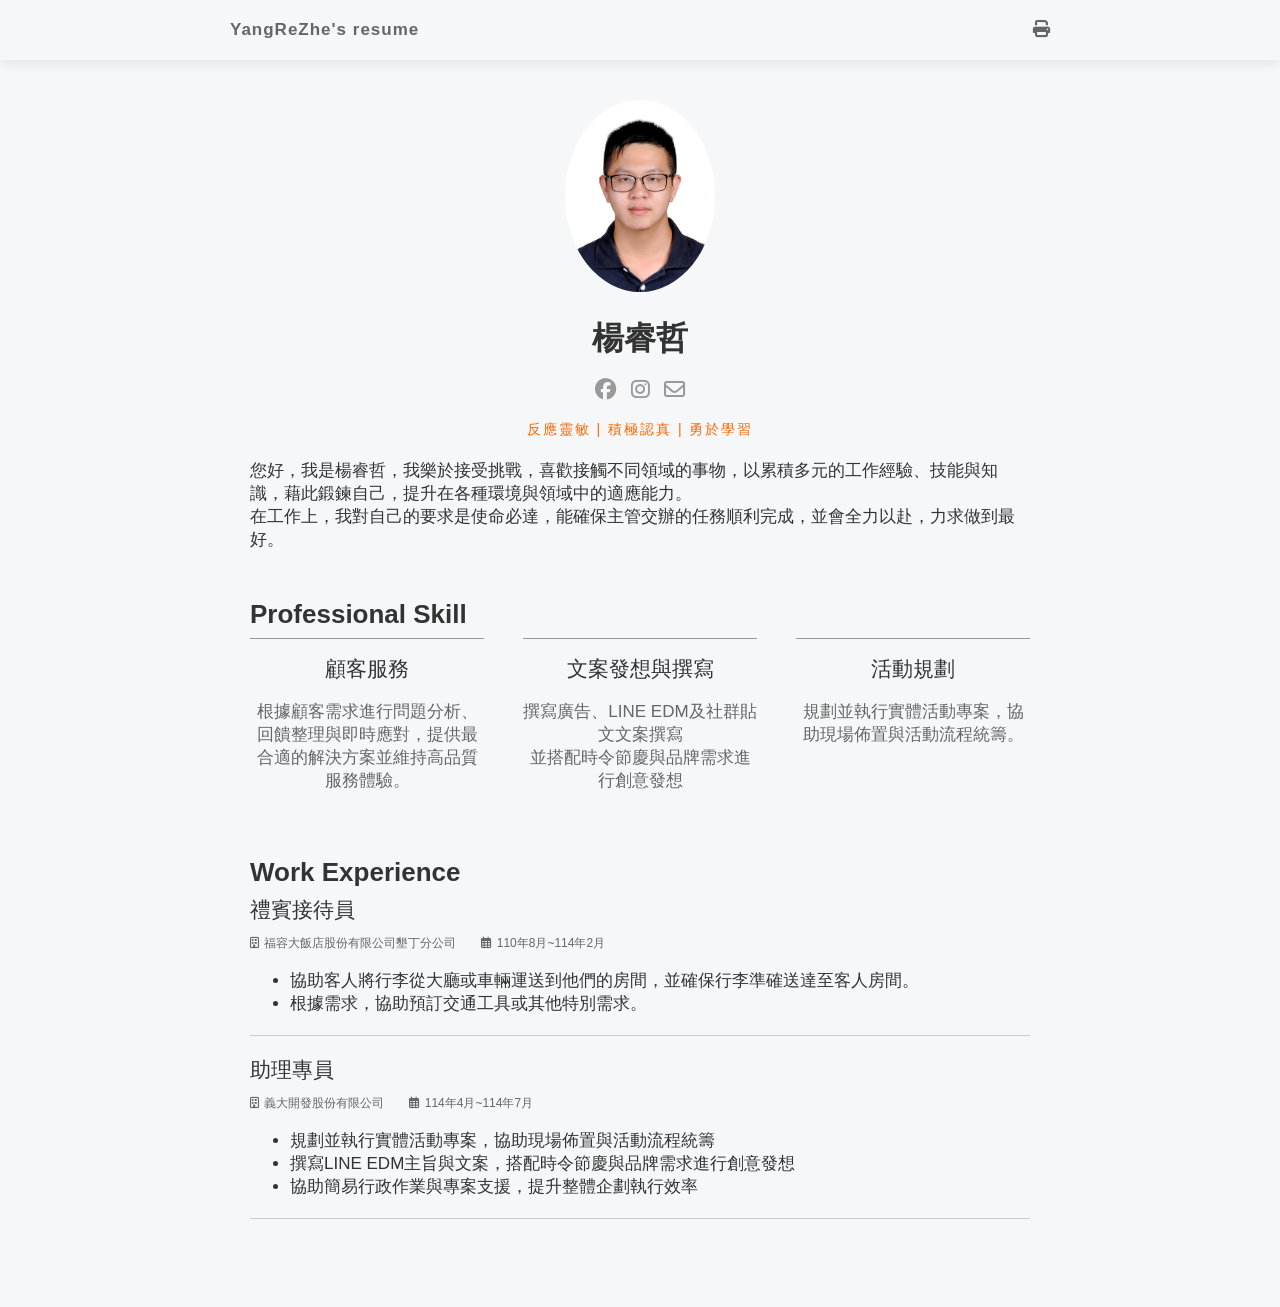
==== commit da94d54e: "resume homework" ====
--- a/index.html
+++ b/index.html
@@ -5,6 +5,7 @@
   <meta charset="utf-8" />
   <meta name="viewport" content="width=device-width" />
   <link href="index.css" rel="stylesheet">
+  <link rel="stylesheet" href="https://cdnjs.cloudflare.com/ajax/libs/font-awesome/6.5.1/css/all.min.css"/>
   <title>睿哲的履歷 | JoJo's resume</title>
 </head>
 
@@ -12,7 +13,7 @@
   <header>
   <nav>
     <span class="nav-title">
-      Iron Man
+      YangReZhe's resume
     </span>
     <a href="#" class="nav-link">
       <i class="fa-solid fa-print"></i>
@@ -21,46 +22,49 @@
 <main>
   <section class="personal-info">
     <div class="avatar">
-      <img src=" https://assets-lighthouse.s3.amazonaws.com/uploads/image/file/9442/FEwebinar_IronMan.jpeg" alt="" class="avatar-img">
+      <img src="./photo.jpg" alt="" class="avatar-img">
     </div>
-    <h1 class="name">Tony Stark</h1>
+    <h1 class="name">楊睿哲</h1>
     <div class="social-media">
-      <a href="https://www.facebook.com/ironman/" target="_blank">
+      <a href="https://www.facebook.com/yang.rui.zhe.68283/?locale=zh_TW" target="_blank">
         <i class="fa-brands fa-facebook fa-lg"></i>
       </a>
-      <a href="https://www.instagram.com/ironman.official/?hl=zh-tw" target="_blank">
+      <a href="https://www.instagram.com/yang_rui_zhe0418/" target="_blank">
         <i class="fa-brands fa-instagram fa-lg"></i>
       </a>
-      <a href="mailto:ts@starkindustries.com">
+      <a href="https://mail.google.com/mail/u/0/#inbox">
         <i class="fa-regular fa-envelope fa-lg"></i>
       </a>
     </div>
     <div class="title">
-      Hero | Marvel Universe | Stark Industries
+      反應靈敏 | 積極認真 | 勇於學習
     </div>
     <div class="description">
-      I am a highly intelligent and competent individual who is experienced in the fields of science and engineering. I have a Master's degree in both electrical engineering and physics, and as a young boy, I was heralded as a child genius. I am capable of using my initiative and thinking of my feet, and I am always capable of finding an innovative solution to any problems which may arise. I particularly pride myself on my ability to work efficiently as part of a team.
+      您好，我是楊睿哲，我樂於接受挑戰，喜歡接觸不同領域的事物，以累積多元的工作經驗、技能與知識，藉此鍛鍊自己，提升在各種環境與領域中的適應能力。
+          <br>
+          在工作上，我對自己的要求是使命必達，能確保主管交辦的任務順利完成，並會全力以赴，力求做到最好。
     </div>
   </section>
   <section class="skill-section">
     <h2>Professional Skill</h2>
     <div class="skills">
       <div class="skill">
-        <h3 class="skill-name">Innovative thinker and Inventor</h3>
+        <h3 class="skill-name">顧客服務</h3>
         <p class="skill-description">
-          Identifying an issue, using available resources to develop a solution and testing the idea.
+          根據顧客需求進行問題分析、回饋整理與即時應對，提供最合適的解決方案並維持高品質服務體驗。
         </p>
       </div>
       <div class="skill">
-        <h3 class="skill-name">Analytical</h3>
+        <h3 class="skill-name">文案發想與撰寫</h3>
         <p class="skill-description">
-          Observing and researching a problem or topic to develop more complex ideas about it.
+          撰寫廣告、LINE EDM及社群貼文文案撰寫
+          <br>並搭配時令節慶與品牌需求進行創意發想
         </p>
       </div>
       <div class="skill">
-        <h3 class="skill-name">Adept with new technology</h3>
+        <h3 class="skill-name">活動規劃</h3>
         <p class="skill-description">
-          Acquiring the latest technical skills with high willingness and passion and applying it into daily work fast.
+          規劃並執行實體活動專案，協助現場佈置與活動流程統籌。
         </p>
       </div>
     </div>
@@ -69,41 +73,30 @@
     <h2>Work Experience</h2>
     <div class="experience">
       <div class="experience-item">
-        <h3 class="job-title">Founder</h3>
-        <span class="company"><i class="fa-regular fa-building"></i>Maria Stark Foundation</span>
-        <span class="duration"><i class="fa-regular fa-calendar-days"></i>不可考</span>
+        <h3 class="job-title">禮賓接待員</h3>
+        <span class="company"><i class="fa-regular fa-building"></i>福容大飯店股份有限公司墾丁分公司</span>
+        <span class="duration"><i class="fa-regular fa-calendar-days"></i>110年8月~114年2月</span>
         <p>
         <ul>
-          <li>Promoting affordable housing, community centers and other philanthropic gestures
-          <li>Funding the repair firm Damage Control and the superhero team the Avengers
+          <li>協助客人將行李從大廳或車輛運送到他們的房間，並確保行李準確送達至客人房間。
+          <li>根據需求，協助預訂交通工具或其他特別需求。
         </ul>
         </p>
       </div>
       <hr>
       <div class="experience-item">
-        <h3 class="job-title">CEO</h3>
-        <span class="company"><i class="fa-regular fa-building"></i>Stark Enterprises</span>
-        <span class="duration"><i class="fa-regular fa-calendar-days"></i>不可考</span>
+        <h3 class="job-title">助理專員</h3>
+        <span class="company"><i class="fa-regular fa-building"></i>義大開發股份有限公司</span>
+        <span class="duration"><i class="fa-regular fa-calendar-days"></i>114年4月~114年7月</span>
         <p>
         <ul>
-          <li>Delegating everyday business running to Pepper Potts
-          <li>Features in Forbes Magazine
-          <li>Ranked as one of the ten most intelligent people by Business Week
+          <li>規劃並執行實體活動專案，協助現場佈置與活動流程統籌
+          <li>撰寫LINE EDM主旨與文案，搭配時令節慶與品牌需求進行創意發想
+          <li>協助簡易行政作業與專案支援，提升整體企劃執行效率
         </ul>
         </p>
       </div>
       <hr>
-      <div class="experience-item">
-        <h3 class="job-title">Secretary of Defence</h3>
-        <span class="company"><i class="fa-regular fa-building"></i>US Government</span>
-        <span class="duration"><i class="fa-regular fa-calendar-days"></i>不可考</span>
-        <p>
-        <ul>
-          <li>own area 51
-          <li>Temporary joined Guardians of the Galaxy
-        </ul>
-        </p>
-      </div>
     </div>
   </section>
 </main>
--- a/index.css
+++ b/index.css
@@ -45,10 +45,10 @@
   font-weight: 500;
 }
 p {
-  color: 666666;
+  color: #666666;
 }
 section {
-  margin-bottom: 48x;
+  margin-bottom: 48px;
 }
 
 /* Personal info */
@@ -115,3 +115,19 @@
 .fa-calendar-days {
   margin-right: 5px;
 }
+
+@media(max-width: 1399px){
+  body{font-size: 17px;}
+}
+
+@media(max-width: 1023px){
+  body{
+    font-size: 16px;
+  }
+}
+
+@media(max-width: 768px){
+  body{
+    font-size: 15px;
+  }
+}
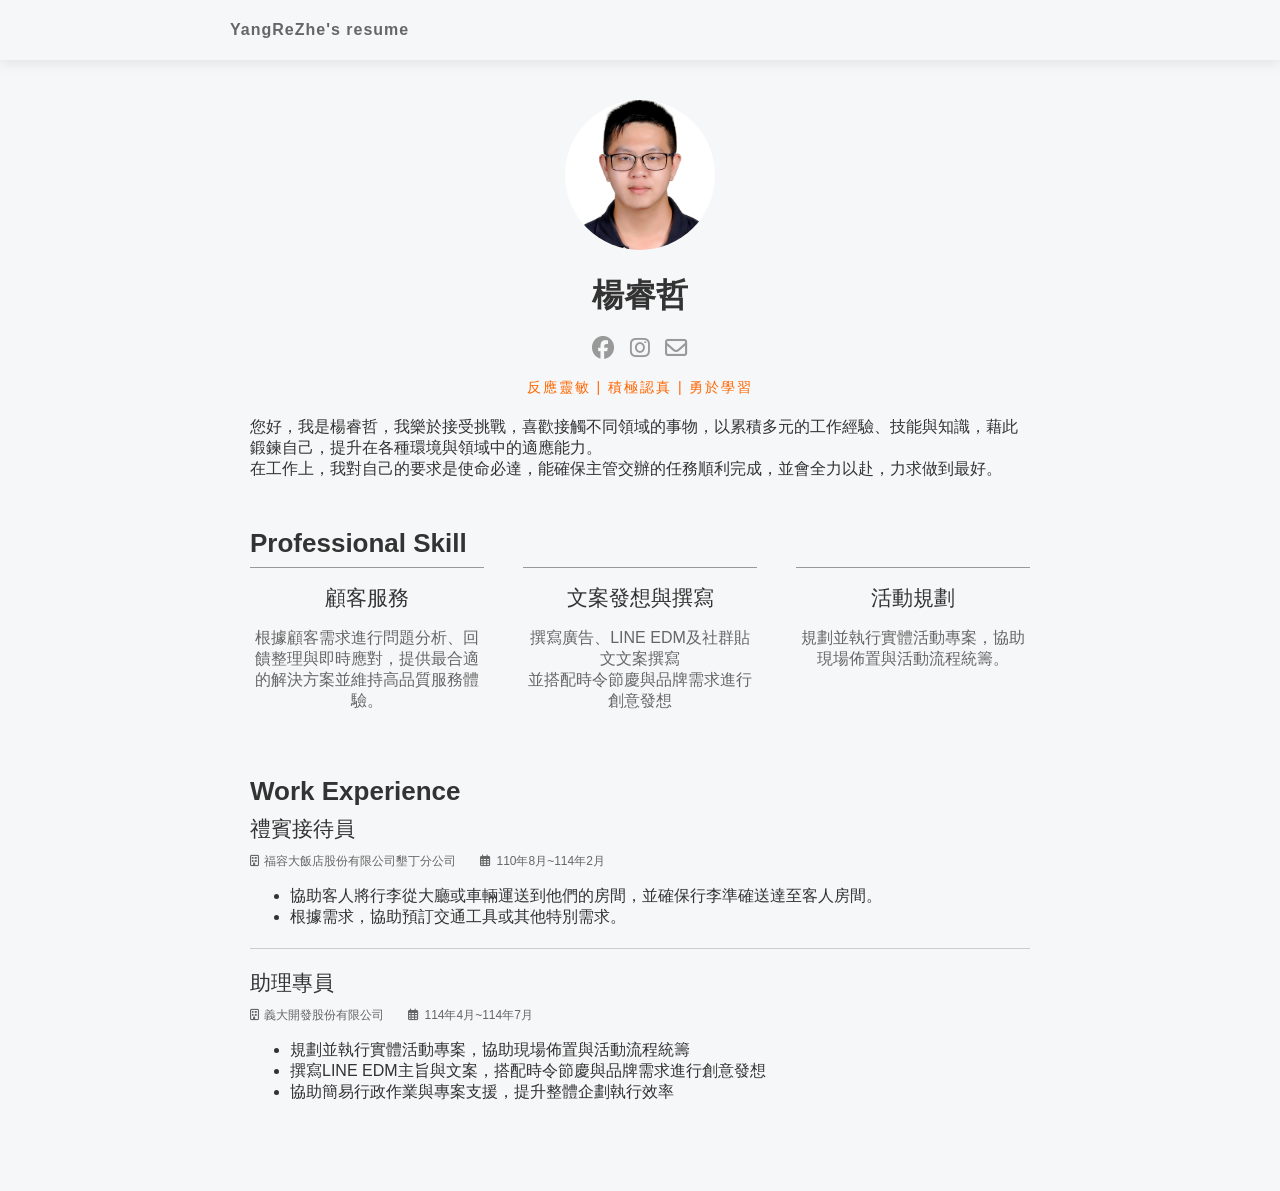
==== commit 183da054: "20260202 resume change finish" ====
--- a/index.html
+++ b/index.html
@@ -15,9 +15,6 @@
     <span class="nav-title">
       YangReZhe's resume
     </span>
-    <a href="#" class="nav-link">
-      <i class="fa-solid fa-print"></i>
-    </a>
 </header>
 <main>
   <section class="personal-info">
--- a/index.css
+++ b/index.css
@@ -57,7 +57,9 @@
 }
 .avatar-img {
   width: 150px;
+  height: 150px;
   border-radius: 50%;
+  object-fit: cover;
 }
 .name {
   text-align: center;
@@ -67,6 +69,7 @@
 .social-media {
   text-align: center;
   margin-bottom: 20px;
+  font-size: 18px;
 }
 .social-media a {
   color: #999999;
@@ -105,6 +108,13 @@
   background: #cccccc; /* 讓背景色填滿高度 1px 的元素空間 */
   margin: 20px 0;
 }
+
+.experience-section hr:last-of-type {
+  display: none;
+}
+
+
+
 .company,
 .duration {
   margin-right: 20px;
@@ -117,17 +127,37 @@
 }
 
 @media(max-width: 1399px){
-  body{font-size: 17px;}
-}
-
-@media(max-width: 1023px){
   body{
     font-size: 16px;
   }
 }
 
-@media(max-width: 768px){
+@media(max-width: 1023px){
   body{
     font-size: 15px;
   }
+  main{
+    padding: 32px 16px;
+  }
+  .skills {
+    flex-wrap: wrap;
+    gap: 16px;
+    justify-content: center;
+    grid-template-columns: repeat(2, 1fr);
+  }
+  .skill {
+    width: calc(50% - 16px);
+  }
 }
+
+@media(max-width: 752px){
+  body{
+    font-size: 14px;
+  }
+  main{
+    padding: 24px 36px;
+  }
+  .skill {
+    width: 100%;
+  }
+}
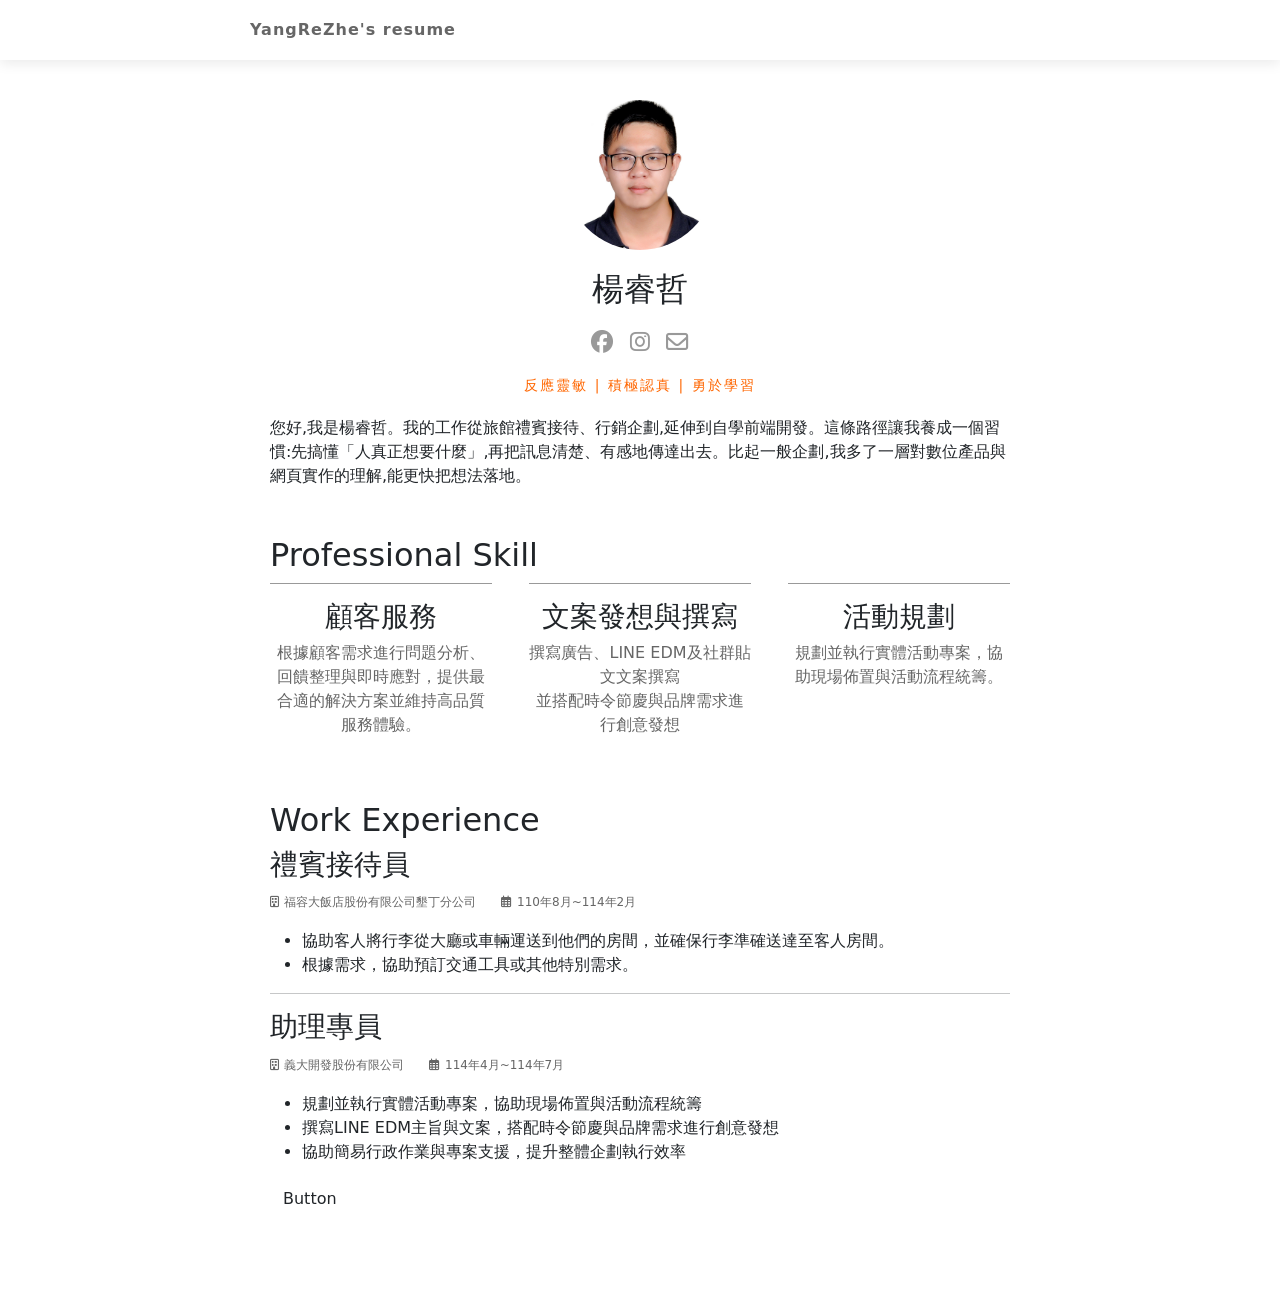
==== commit a8d5eb4e: "20260619 resume renew" ====
--- a/index.html
+++ b/index.html
@@ -7,6 +7,7 @@
   <link href="index.css" rel="stylesheet">
   <link rel="stylesheet" href="https://cdnjs.cloudflare.com/ajax/libs/font-awesome/6.5.1/css/all.min.css"/>
   <title>睿哲的履歷 | JoJo's resume</title>
+  <link rel="stylesheet" href="https://cdn.jsdelivr.net/npm/bootstrap@5.3.8/dist/css/bootstrap.min.css"  integrity="sha384-sRIl4kxILFvY47J16cr9ZwB07vP4J8+LH7qKQnuqkuIAvNWLzeN8tE5YBujZqJLB" crossorigin="anonymous">
 </head>
 
 <body>
@@ -37,9 +38,7 @@
       反應靈敏 | 積極認真 | 勇於學習
     </div>
     <div class="description">
-      您好，我是楊睿哲，我樂於接受挑戰，喜歡接觸不同領域的事物，以累積多元的工作經驗、技能與知識，藉此鍛鍊自己，提升在各種環境與領域中的適應能力。
-          <br>
-          在工作上，我對自己的要求是使命必達，能確保主管交辦的任務順利完成，並會全力以赴，力求做到最好。
+      您好,我是楊睿哲。我的工作從旅館禮賓接待、行銷企劃,延伸到自學前端開發。這條路徑讓我養成一個習慣:先搞懂「人真正想要什麼」,再把訊息清楚、有感地傳達出去。比起一般企劃,我多了一層對數位產品與網頁實作的理解,能更快把想法落地。
     </div>
   </section>
   <section class="skill-section">
@@ -95,7 +94,10 @@
       </div>
       <hr>
     </div>
+    <button class="btn btn-" type="submit">Button</button>
+  
   </section>
 </main>
+  <script src="https://cdn.jsdelivr.net/npm/bootstrap@5.3.8/dist/js/bootstrap.bundle.min.js" integrity="sha384-FKyoEForCGlyvwx9Hj09JcYn3nv7wiPVlz7YYwJrWVcXK/BmnVDxM+D2scQbITxI" crossorigin="anonymous"></script>
 </body>
 </html>
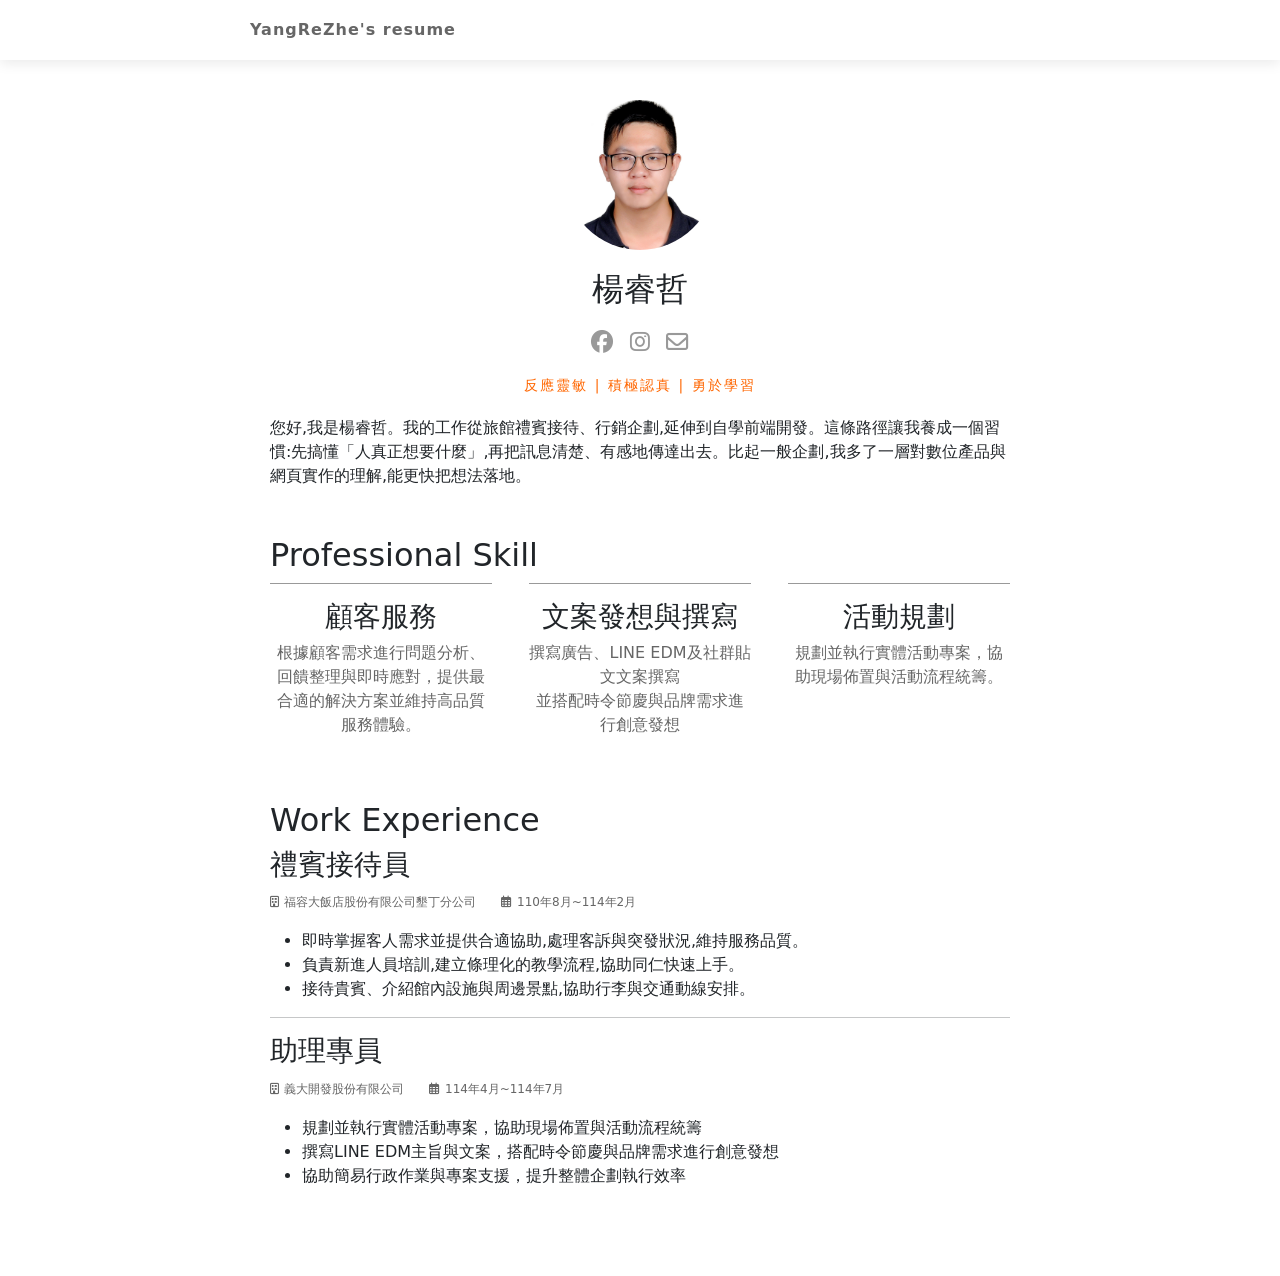
==== commit 94368178: "20260619 resume renew" ====
--- a/index.html
+++ b/index.html
@@ -74,8 +74,9 @@
         <span class="duration"><i class="fa-regular fa-calendar-days"></i>110年8月~114年2月</span>
         <p>
         <ul>
-          <li>協助客人將行李從大廳或車輛運送到他們的房間，並確保行李準確送達至客人房間。
-          <li>根據需求，協助預訂交通工具或其他特別需求。
+          <li>即時掌握客人需求並提供合適協助,處理客訴與突發狀況,維持服務品質。
+          <li>負責新進人員培訓,建立條理化的教學流程,協助同仁快速上手。
+          <li>接待貴賓、介紹館內設施與周邊景點,協助行李與交通動線安排。
         </ul>
         </p>
       </div>
@@ -94,7 +95,6 @@
       </div>
       <hr>
     </div>
-    <button class="btn btn-" type="submit">Button</button>
   
   </section>
 </main>
